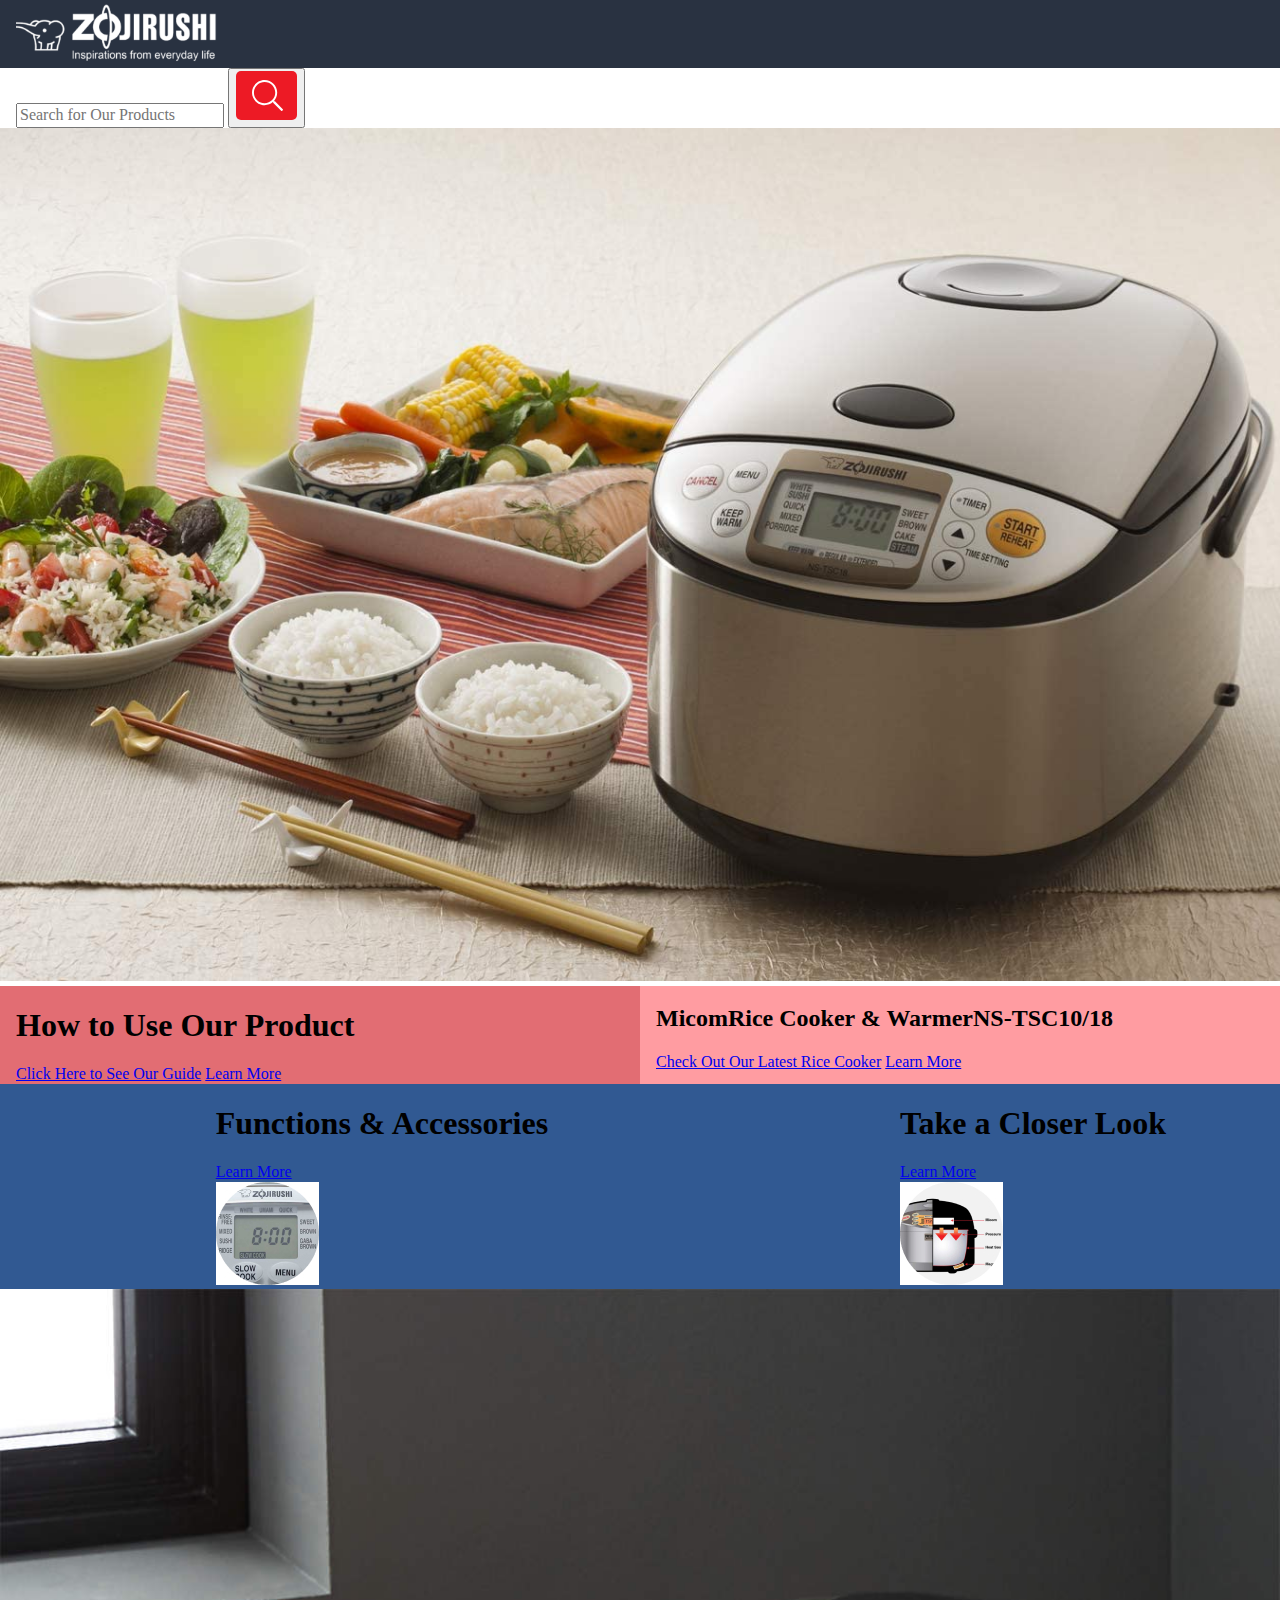
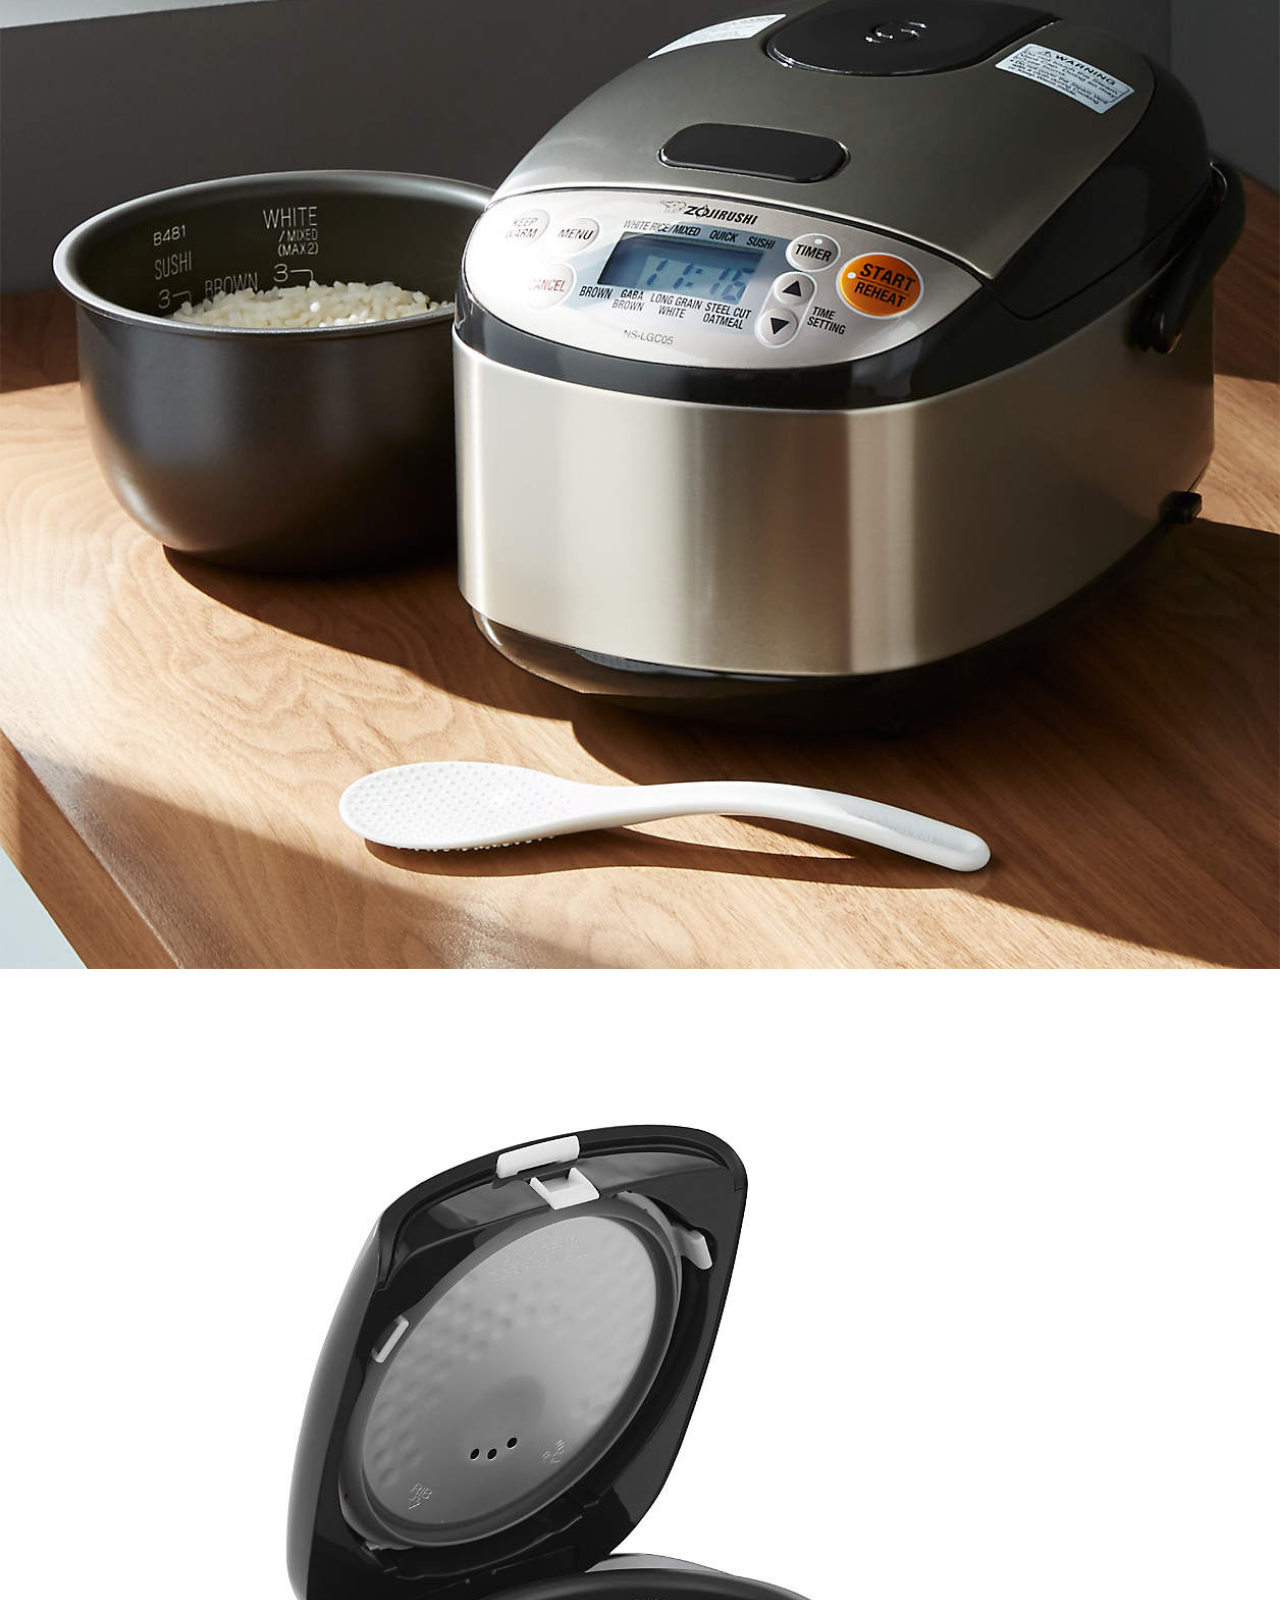
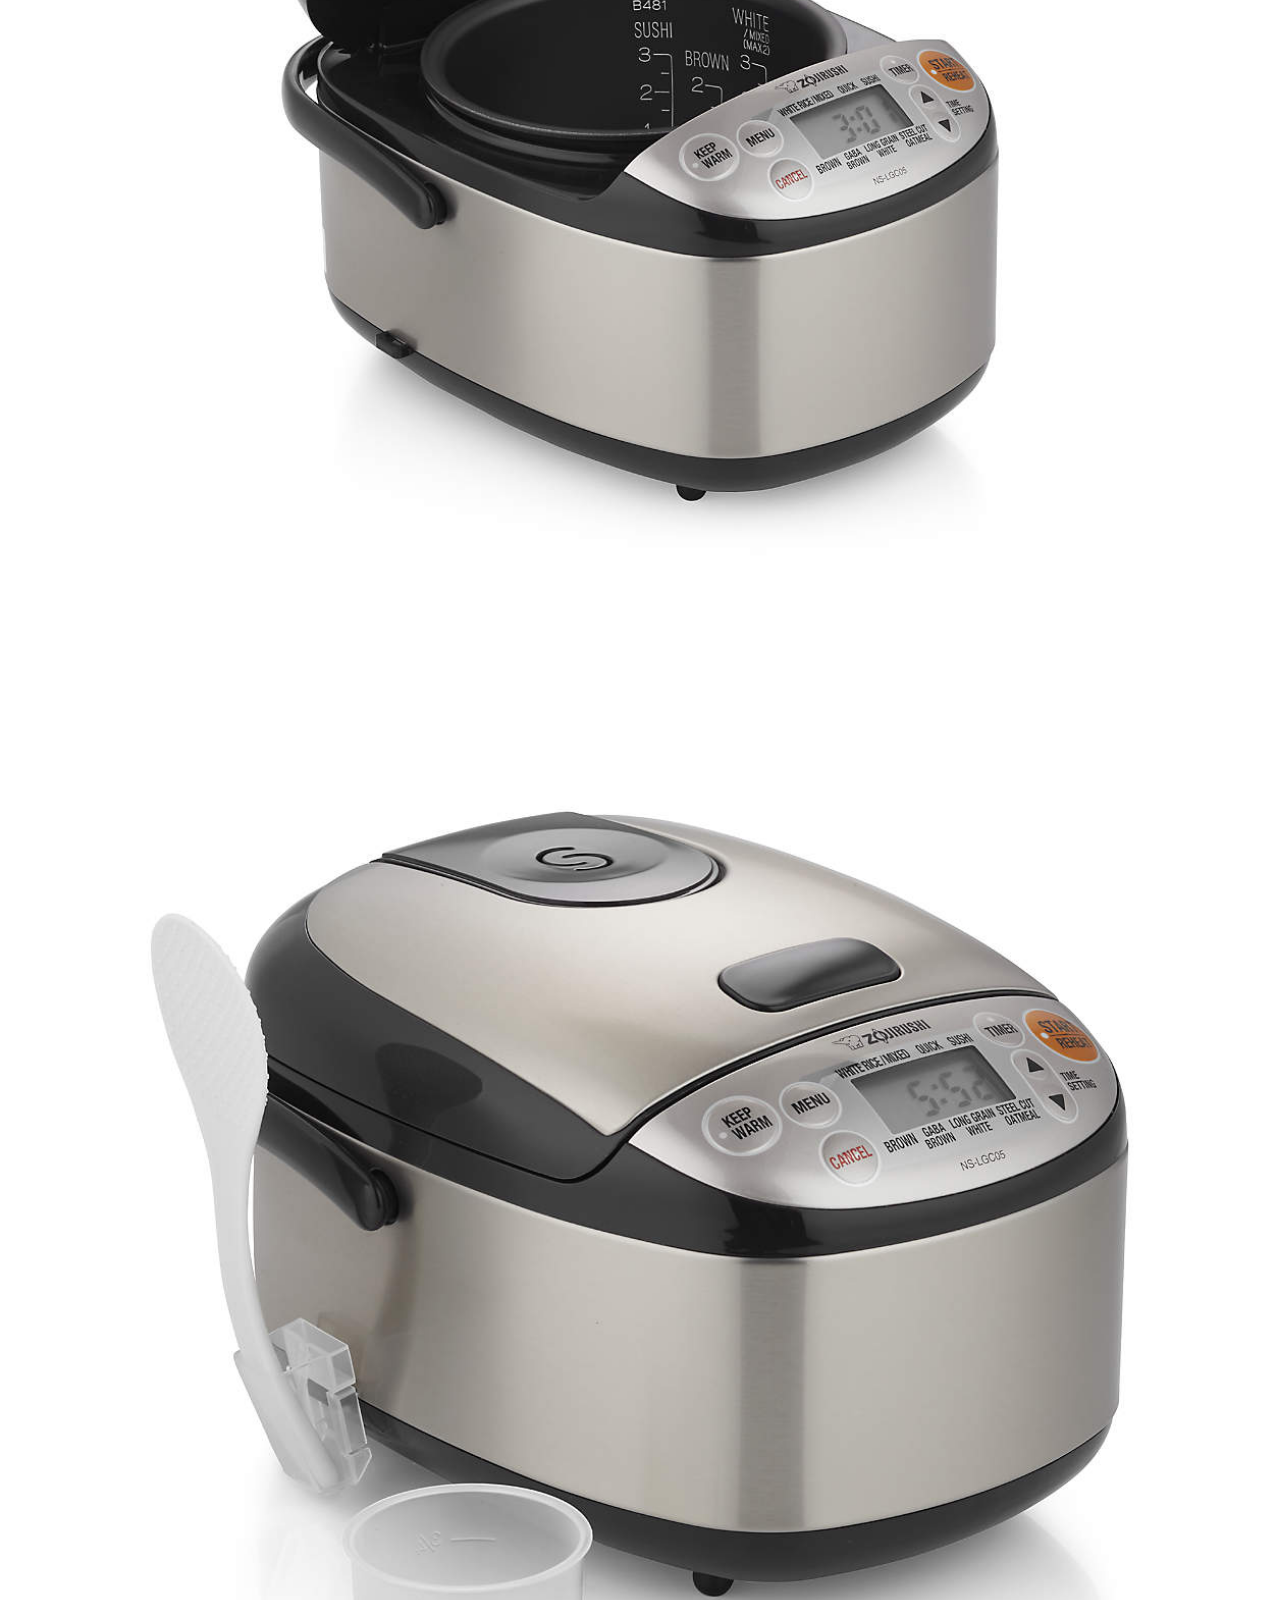
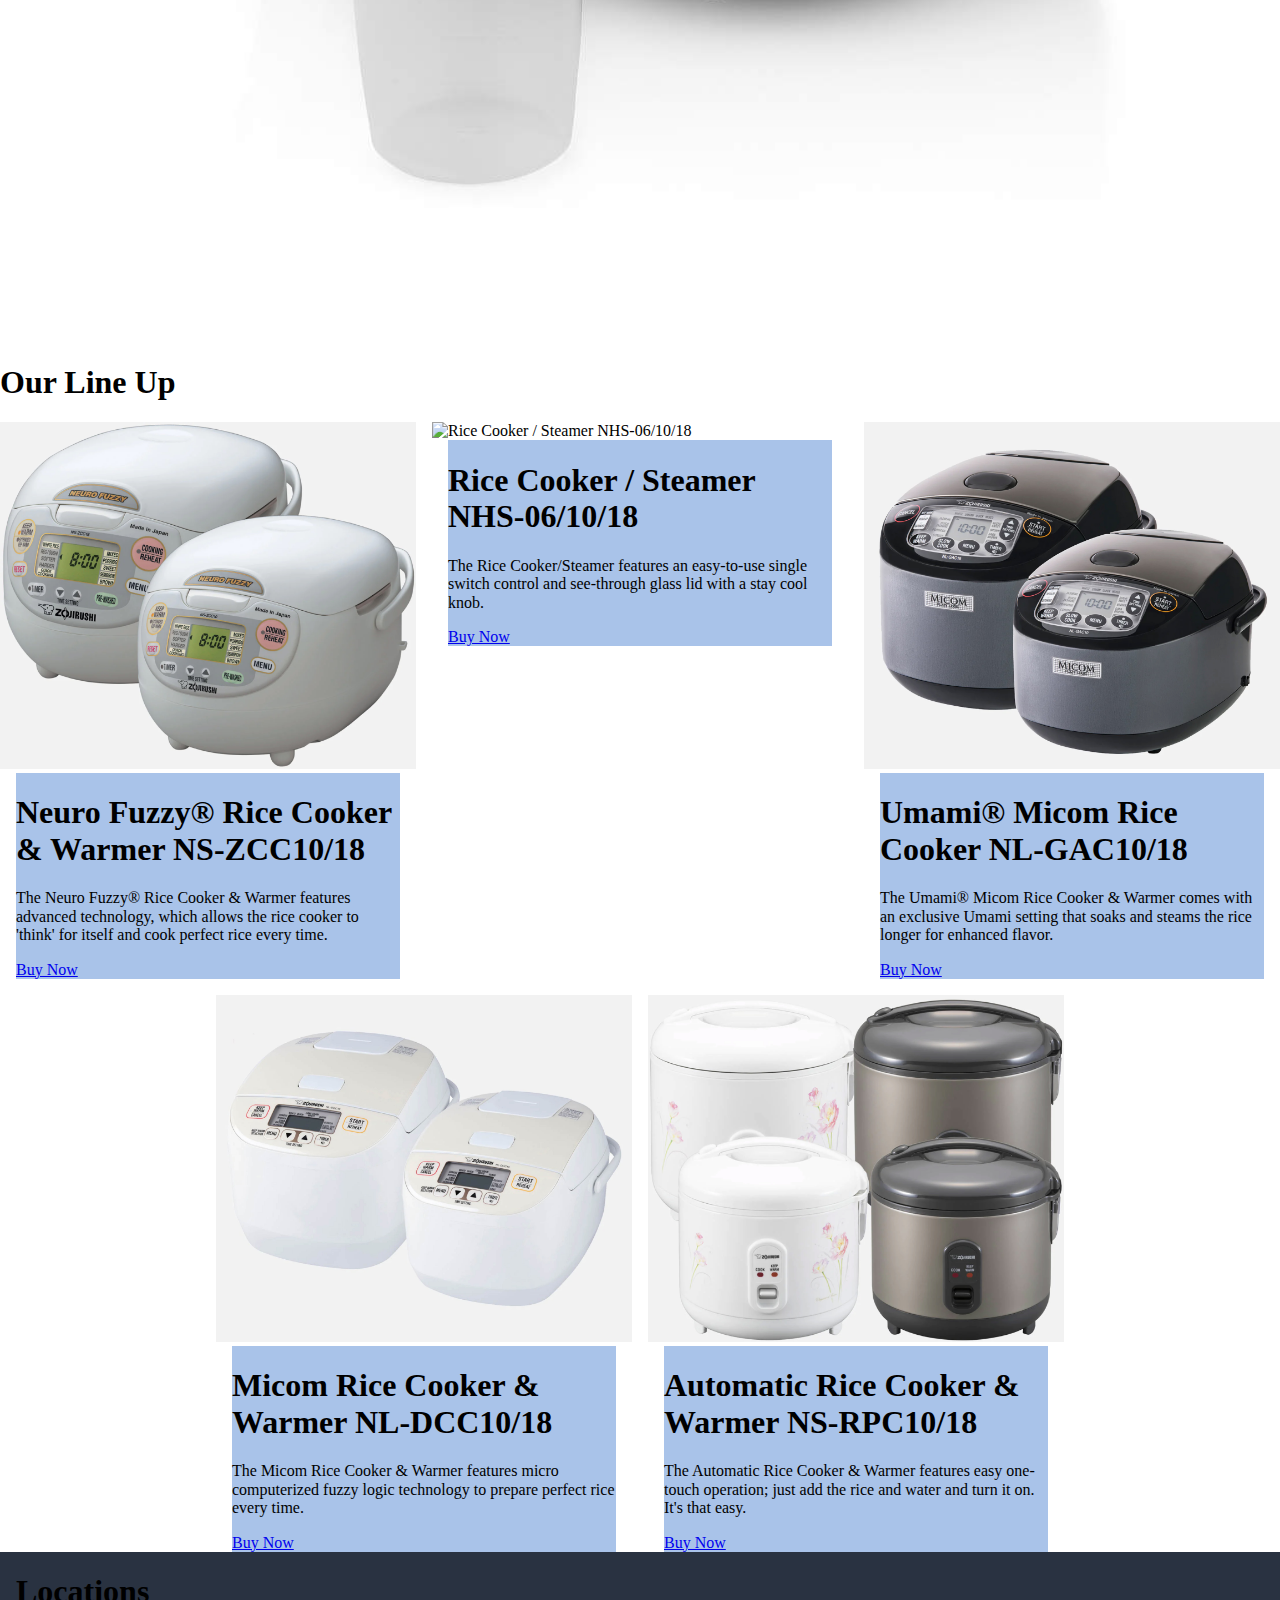
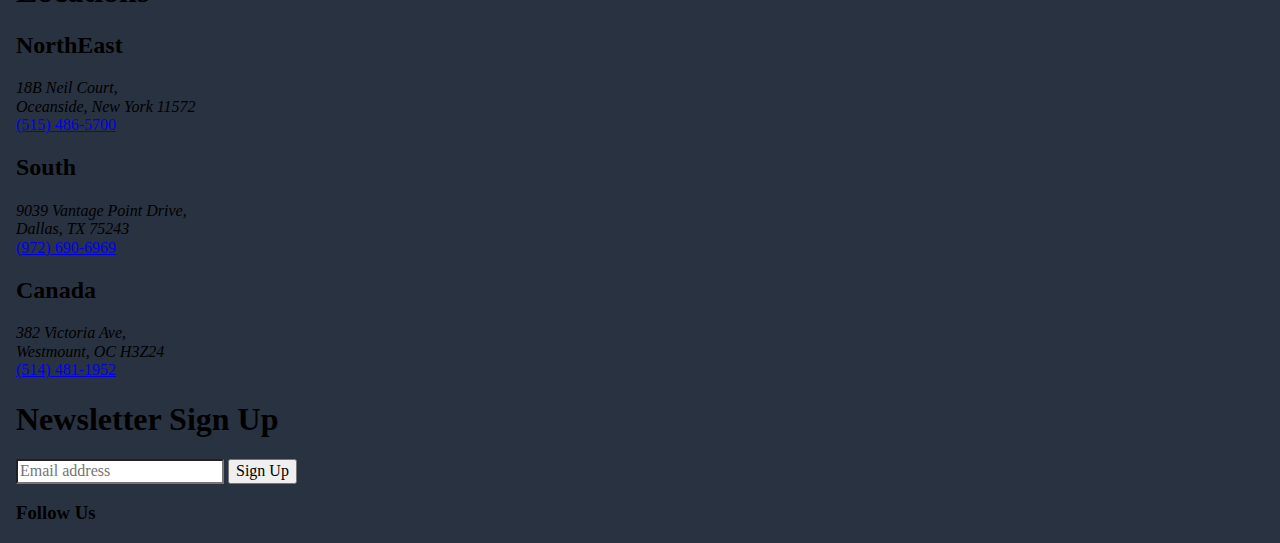
==== deploy/index.html @ b4d9b3da "Hero Media Query FINISHED" ====
<!DOCTYPE html>
<html lang="en">
<head>
    <meta charset="UTF-8">
    <meta name="viewport" content="width=device-width, initial-scale=1.0">
    <meta http-equiv="X-UA-Compatible" content="ie=edge">
    <script src="https://kit.fontawesome.com/b449620d6b.js" crossorigin="anonymous"></script>
    <link rel="stylesheet" href="css/styles.css">
    <title>Web 3 - Week 2 Homework</title>
</head>

<body>
    <header>
        <section id="logo-nav">
            <div>
                <img src="img/global/ZojirushiLOGO.svg" alt="logo of Zojirushi"> 
            </div>
        </section>
    
        <section id="search">
            <div>
                <form action="#"></form>
                <input type="search" placeholder="Search for Our Products">
                <button>
                    <img src="img/icons/SearchIcon.svg" alt="search button">
                </button>
            </div>
        </section>
    </header>
    

    <section id="hero">
        <img src="img/heros/RiceCooker1.jpg" alt="MicomRice Cooker & WarmerNS-TSC10/18" class="large-images">
        
        <section >
            <aside id="hero-left">
                <div>
                    <h1>How to Use Our Product</h1>
                    <a href="#">Click Here to See Our Guide</a>
                    <a href="#">Learn More <i class="fa-solid fa-sort-up fa-rotate-90"></i></a>        
                </div>
            </aside>
    
            <aside id="hero-right">
                <div>
                    <h2>MicomRice Cooker & WarmerNS-TSC10/18</h2>
                    <a href="#">Check Out Our Latest Rice Cooker</a>
                    <a href="#">Learn More <i class="fa-solid fa-sort-up fa-rotate-90"></i></a>    
                </div>
            </aside> 
        </section> 
    </section>
    
    

    <section id="miniheros">
         <section id="minihero-content">
              <aside>
                   <div>
                        <section>
                             <h1>Functions & Accessories</h1>
                             <a href="#">Learn More</a>
                        </section>
                             <img src="img/miniheros/FunctionsCIRCLEimage.jpg" alt=" circle image of the functions on a rice cooker">
                   </div>
              </aside>
    
              <aside>
                   <div>
                        <section>
                             <h1>Take a Closer Look</h1>
                             <a href="#">Learn More</a>
                        </section>
                             <img src="img/miniheros/CloserLookCIRCLEimage.jpg" alt=" circle image of dissecting a rice cooker features">
                   </div>
              </aside>
         </section>
    </section>
    
    
    
       

    <section id="hero2">
        <ul>  
            <li><img src="img/heros/ricecooker3.jpeg" alt="Ricecooker in real life image" class="large-images"></li>
            <li><img src="img/heros/ricecooker4.jpeg" alt="Ricecooker opened" class="large-images"></li>
           <li><img src="img/heros/RiceCooker12.jpeg" alt="Ricecooker closed with spoon and cup" class="large-images"></li>
        </ul>
    </section>

    <section id="lineup">
    
        <div>
            <h1 >Our Line Up</h1>
    
        <ul>
            <li id="l1">
                <img src="img/miniheros/ricecooker7.jpg" alt="Neuro Fuzzy® Rice Cooker & Warmer NS-ZCC10/18"class="large-images">
    
                <section class="lineup-content">
                    <div>
                        <h1>Neuro Fuzzy® Rice Cooker & Warmer NS-ZCC10/18</h3>
                        <p>The Neuro Fuzzy® Rice Cooker & Warmer features advanced technology, which allows the rice cooker to 'think' for itself and cook perfect rice every time.</p>
                        <a href="#">Buy Now</a>        
                    </div>
                </section>
            </li>
    
            <li id="l2">
                <img src="img/miniheros/ricecooker8.jpg" alt="Rice Cooker / Steamer NHS-06/10/18"class="large-images">
    
                <section class="lineup-content">
                    <div>
                        <h1>Rice Cooker / Steamer NHS-06/10/18</h3>
                        <p>The Rice Cooker/Steamer features an easy-to-use single switch control and see-through glass lid with a stay cool knob.</p>
                        <a href="#">Buy Now</a>
                    </div>
                </section>
    
            </li>
    
            <li id="l3">
                <img src="img/miniheros/RiceCooker9.jpg" alt="Umami® Micom Rice Cooker NL-GAC10/18"class="large-images">
    
                <section class="lineup-content">
                    <div>
                        <h1>Umami® Micom Rice Cooker NL-GAC10/18</h3>
                        <p>The Umami® Micom Rice Cooker & Warmer comes with an exclusive Umami setting that soaks and steams the rice longer for enhanced flavor.</p>
                        <a href="#">Buy Now</a>
                    </div>
                </section>
           </li>
    
           <li id="l4">
                <img src="img/miniheros/RiceCooker10.jpg" alt="Micom Rice Cooker & Warmer NL-DCC10/18"class="large-images">
    
                <section class="lineup-content">
                    <div>
                        <h1>Micom Rice Cooker & Warmer NL-DCC10/18</h3>
                        <p>The Micom Rice Cooker & Warmer features micro computerized fuzzy logic technology to prepare perfect rice every time. </p>
                        <a href="#">Buy Now</a>
                    </div> 
                </section>
           </li>
    
           <li id="l5">
                <img src="img/miniheros/RiceCooker11.jpg" alt="Automatic Rice Cooker & Warmer NS-RPC10/18"class="large-images">
    
                <section class="lineup-content">
                    <div>
                        <h1>Automatic Rice Cooker & Warmer NS-RPC10/18</h3>
                        <p>The Automatic Rice Cooker & Warmer features easy one-touch operation; just add the rice and water and turn it on. It's that easy. </p>
                        <a href="#">Buy Now</a>
                    </div>
                </section>
           </li> 
        </ul>
        </div>
        
    </section>
    

    <footer id="footer">
        <div>
            <!-- Locations -->
            <section>
                <h1>Locations</h1>
                <section>
                    <h2>NorthEast</h2>
                        <section>
                            <i class="fa-light fa-location-arrow" style="color: #ed1a25;"></i>
                            <address>18B Neil Court, <br>Oceanside, New York 11572</address>
                        </section>
        
                        <section>
                            <i class="fa-light fa-mobile" style="color: #ed1a25;"></i>
                            <a href="#">(515) 486-5700</a>
                        </section>
                </section>
        
                <section>
                    <h2>South</h2>
                        <section>
                            <i class="fa-light fa-location-arrow" style="color: #ed1a25;"></i>
                            <address>9039 Vantage Point Drive, <br>Dallas, TX 75243</address>
                        </section>
        
                        <section>
                            <i class="fa-light fa-mobile" style="color: #ed1a25;"></i>
                            <a href="#">(972) 690-6969</a>
                        </section>
                </section>
        
                <section>
                    <h2>Canada</h2>
                        <section>
                            <i class="fa-light fa-location-arrow" style="color: #ed1a25;"></i>
                            <address>382 Victoria Ave, <br>Westmount, OC H3Z24</address>
                        </section>
        
                        <section>
                            <i class="fa-light fa-mobile" style="color: #ed1a25;"></i>
                            <a href="#">(514) 481-1952</a>
                        </section>
                </section>
            <!-- Newsletter -->
            <section>
                <h1>Newsletter Sign Up</h1>
                <form action="#">
                    <input type="email" placeholder="Email address">
                    <button>Sign Up</button>
                </form>
        
            </section>
            <!-- Socials -->
            <section>
                <h3>Follow Us</h3>
                <ul>
                    <li>
                        <a href="https://www.youtube.com/user/ZojirushiAmerica"><i class="fa-brands fa-square-youtube"></i></a>
                    </li>
        
                    <li>
                        <a href="https://twitter.com/zojirushiusa"><i class="fa-brands fa-square-twitter"></i></a>
                    </li>
        
                    <li>
                        <a href="https://www.instagram.com/zojirushiamerica/"><i class="fa-brands fa-square-instagram"></i></a>
                    </li>
        
                    <li>
                        <a href="https://www.facebook.com/zojirushiusa"><i class="fa-brands fa-square-facebook"></i></a> 
                    </li>
                </ul>
            </section>
        </div>
    </footer>

    <script src="js/scripts-min.js"></script>
</body>

</html>
---- deploy/css/styles.css ----
/* =============
    Mixins
============= */
/* ---------------- Font Sizing ---------------- */
html {
  font-size: 100%;
}

/* ---------------- Media Queries ---------------- */
/* =============
    Variables
============= */
:root {
  --black: #000000;
  --white: #ffffff;
}

/*! normalize.css v8.0.1 | MIT License | github.com/necolas/normalize.css */
/* Document
   ========================================================================== */
/**
 * 1. Correct the line height in all browsers.
 * 2. Prevent adjustments of font size after orientation changes in iOS.
 */
html {
  line-height: 1.15; /* 1 */
  -webkit-text-size-adjust: 100%; /* 2 */
}

/* Sections
   ========================================================================== */
/**
 * Remove the margin in all browsers.
 */
body {
  margin: 0;
}

/**
 * Render the `main` element consistently in IE.
 */
main {
  display: block;
}

/**
 * Correct the font size and margin on `h1` elements within `section` and
 * `article` contexts in Chrome, Firefox, and Safari.
 */
h1 {
  font-size: 2em;
  margin: 0.67em 0;
}

/* Grouping content
   ========================================================================== */
/**
 * 1. Add the correct box sizing in Firefox.
 * 2. Show the overflow in Edge and IE.
 */
hr {
  box-sizing: content-box; /* 1 */
  height: 0; /* 1 */
  overflow: visible; /* 2 */
}

/**
 * 1. Correct the inheritance and scaling of font size in all browsers.
 * 2. Correct the odd `em` font sizing in all browsers.
 */
pre {
  font-family: monospace, monospace; /* 1 */
  font-size: 1em; /* 2 */
}

/* Text-level semantics
   ========================================================================== */
/**
 * Remove the gray background on active links in IE 10.
 */
a {
  background-color: transparent;
}

/**
 * 1. Remove the bottom border in Chrome 57-
 * 2. Add the correct text decoration in Chrome, Edge, IE, Opera, and Safari.
 */
abbr[title] {
  border-bottom: none; /* 1 */
  text-decoration: underline; /* 2 */
  text-decoration: underline dotted; /* 2 */
}

/**
 * Add the correct font weight in Chrome, Edge, and Safari.
 */
b,
strong {
  font-weight: bolder;
}

/**
 * 1. Correct the inheritance and scaling of font size in all browsers.
 * 2. Correct the odd `em` font sizing in all browsers.
 */
code,
kbd,
samp {
  font-family: monospace, monospace; /* 1 */
  font-size: 1em; /* 2 */
}

/**
 * Add the correct font size in all browsers.
 */
small {
  font-size: 80%;
}

/**
 * Prevent `sub` and `sup` elements from affecting the line height in
 * all browsers.
 */
sub,
sup {
  font-size: 75%;
  line-height: 0;
  position: relative;
  vertical-align: baseline;
}

sub {
  bottom: -0.25em;
}

sup {
  top: -0.5em;
}

/* Embedded content
   ========================================================================== */
/**
 * Remove the border on images inside links in IE 10.
 */
img {
  border-style: none;
}

/* Forms
   ========================================================================== */
/**
 * 1. Change the font styles in all browsers.
 * 2. Remove the margin in Firefox and Safari.
 */
button,
input,
optgroup,
select,
textarea {
  font-family: inherit; /* 1 */
  font-size: 100%; /* 1 */
  line-height: 1.15; /* 1 */
  margin: 0; /* 2 */
}

/**
 * Show the overflow in IE.
 * 1. Show the overflow in Edge.
 */
button,
input { /* 1 */
  overflow: visible;
}

/**
 * Remove the inheritance of text transform in Edge, Firefox, and IE.
 * 1. Remove the inheritance of text transform in Firefox.
 */
button,
select { /* 1 */
  text-transform: none;
}

/**
 * Correct the inability to style clickable types in iOS and Safari.
 */
button,
[type=button],
[type=reset],
[type=submit] {
  -webkit-appearance: button;
}

/**
 * Remove the inner border and padding in Firefox.
 */
button::-moz-focus-inner,
[type=button]::-moz-focus-inner,
[type=reset]::-moz-focus-inner,
[type=submit]::-moz-focus-inner {
  border-style: none;
  padding: 0;
}

/**
 * Restore the focus styles unset by the previous rule.
 */
button:-moz-focusring,
[type=button]:-moz-focusring,
[type=reset]:-moz-focusring,
[type=submit]:-moz-focusring {
  outline: 1px dotted ButtonText;
}

/**
 * Correct the padding in Firefox.
 */
fieldset {
  padding: 0.35em 0.75em 0.625em;
}

/**
 * 1. Correct the text wrapping in Edge and IE.
 * 2. Correct the color inheritance from `fieldset` elements in IE.
 * 3. Remove the padding so developers are not caught out when they zero out
 *    `fieldset` elements in all browsers.
 */
legend {
  box-sizing: border-box; /* 1 */
  color: inherit; /* 2 */
  display: table; /* 1 */
  max-width: 100%; /* 1 */
  padding: 0; /* 3 */
  white-space: normal; /* 1 */
}

/**
 * Add the correct vertical alignment in Chrome, Firefox, and Opera.
 */
progress {
  vertical-align: baseline;
}

/**
 * Remove the default vertical scrollbar in IE 10+.
 */
textarea {
  overflow: auto;
}

/**
 * 1. Add the correct box sizing in IE 10.
 * 2. Remove the padding in IE 10.
 */
[type=checkbox],
[type=radio] {
  box-sizing: border-box; /* 1 */
  padding: 0; /* 2 */
}

/**
 * Correct the cursor style of increment and decrement buttons in Chrome.
 */
[type=number]::-webkit-inner-spin-button,
[type=number]::-webkit-outer-spin-button {
  height: auto;
}

/**
 * 1. Correct the odd appearance in Chrome and Safari.
 * 2. Correct the outline style in Safari.
 */
[type=search] {
  -webkit-appearance: textfield; /* 1 */
  outline-offset: -2px; /* 2 */
}

/**
 * Remove the inner padding in Chrome and Safari on macOS.
 */
[type=search]::-webkit-search-decoration {
  -webkit-appearance: none;
}

/**
 * 1. Correct the inability to style clickable types in iOS and Safari.
 * 2. Change font properties to `inherit` in Safari.
 */
::-webkit-file-upload-button {
  -webkit-appearance: button; /* 1 */
  font: inherit; /* 2 */
}

/* Interactive
   ========================================================================== */
/*
 * Add the correct display in Edge, IE 10+, and Firefox.
 */
details {
  display: block;
}

/*
 * Add the correct display in all browsers.
 */
summary {
  display: list-item;
}

/* Misc
   ========================================================================== */
/**
 * Add the correct display in IE 10+.
 */
template {
  display: none;
}

/**
 * Add the correct display in IE 10.
 */
[hidden] {
  display: none;
}

/* =============
    Base
============= */
ul {
  padding: 0;
  margin: 0;
}
ul li {
  list-style: none;
}

.large-images {
  width: 100%;
}

/* =============
    Typography
============= */
/* =============
    Buttons
============= */
/* =============
    Forms
============= */
[type=text], [type=password], [type=date], [type=datetime], [type=datetime-local], [type=month], [type=week], [type=email], [type=number], [type=search], [type=tel], [type=time], [type=url], [type=color], textarea {
  box-shadow: none;
}

[type=text]:focus, [type=password]:focus, [type=date]:focus, [type=datetime]:focus, [type=datetime-local]:focus, [type=month]:focus, [type=week]:focus, [type=email]:focus, [type=number]:focus, [type=search]:focus, [type=tel]:focus, [type=time]:focus, [type=url]:focus, [type=color]:focus, textarea:focus {
  box-shadow: none;
}

input[type=text],
input[type=email],
input[type=password],
textarea {
  -webkit-appearance: none;
}

/* =============
    Navigation
============= */
/* =============
    Header
============= */
header #logo-nav {
  background-color: rgb(41, 50, 65);
  display: grid;
  grid-template-columns: 16px auto 16px;
  grid-template-areas: ". logo-nav .";
}
header #logo-nav > div {
  grid-area: logo-nav;
}
header #search {
  display: grid;
  grid-template-columns: 16px auto 16px;
  grid-template-areas: ". search .";
}
header #search div {
  grid-area: search;
}
/* =============
    Footer
============= */
footer {
  background-color: rgb(41, 50, 65);
  display: grid;
  grid-template-columns: 16px auto 16px;
  grid-template-areas: ". footer .";
}
footer > div {
  grid-area: footer;
}

/* =============
    Hero
============= */
@media (min-width: 768px) {
  #hero section {
    display: grid;
    grid-template-columns: 40% auto;
  }
}
@media (min-width: 1024px) {
  #hero section {
    grid-template-columns: 50% auto;
  }
}
#hero section aside {
  display: grid;
  grid-template-columns: 16px auto 16px;
  grid-template-areas: ". hero-aside .";
}
#hero section aside > div {
  grid-area: hero-aside;
}
#hero section #hero-left {
  background-color: rgb(226, 109, 115);
}
#hero section #hero-right {
  background-color: rgb(255, 156, 161);
}

/* =============
    Mini Heros
============= */
@media (min-width: 768px) {
  #miniheros #minihero-content {
    display: grid;
    grid-template-columns: 50% auto;
  }
}
#miniheros #minihero-content aside {
  display: grid;
  grid-template-columns: 16px auto 16px;
  grid-template-areas: ". hero .";
  background-color: rgb(49, 89, 146);
}
#miniheros #minihero-content aside > div {
  grid-area: minihero-content;
}

/* =============
    Line Up
============= */
@media (min-width: 1440px) {
  #lineup {
    display: grid;
    grid-template-columns: auto 1440px auto;
    grid-template-areas: ". line-up .";
  }
}
@media (min-width: 1440px) {
  #lineup > div {
    grid-area: line-up;
  }
}
#lineup > div ul {
  display: grid;
  gap: 16px;
}
@media (min-width: 768px) {
  #lineup > div ul {
    grid-template-columns: repeat(4, 1fr);
    grid-template-areas: "l1 l1 l2 l2" "l3 l3 l4 l4" ".. l5 l5 ..";
  }
}
@media (min-width: 1024px) {
  #lineup > div ul {
    grid-template-columns: repeat(6, 1fr);
    grid-template-areas: "l1 l1 l2 l2 l3 l3" ". l4 l4 l5 l5 .";
  }
}
#lineup > div ul li img {
  width: 100%;
}
#lineup > div ul li section {
  display: grid;
  grid-template-columns: 16px auto 16px;
  grid-template-areas: ". lineup-content .";
}
#lineup > div ul li section > div {
  background: rgb(169, 195, 233);
  grid-area: lineup-content;
}
@media (min-width: 1024px) {
  #lineup > div #l1 {
    grid-area: l1;
  }
}
@media (min-width: 1024px) {
  #lineup > div #l2 {
    grid-area: l2;
  }
}
@media (min-width: 1024px) {
  #lineup > div #l3 {
    grid-area: l3;
  }
}
@media (min-width: 1024px) {
  #lineup > div #l4 {
    grid-area: l4;
  }
}
@media (min-width: 1024px) {
  #lineup > div #l5 {
    grid-area: l5;
  }
}
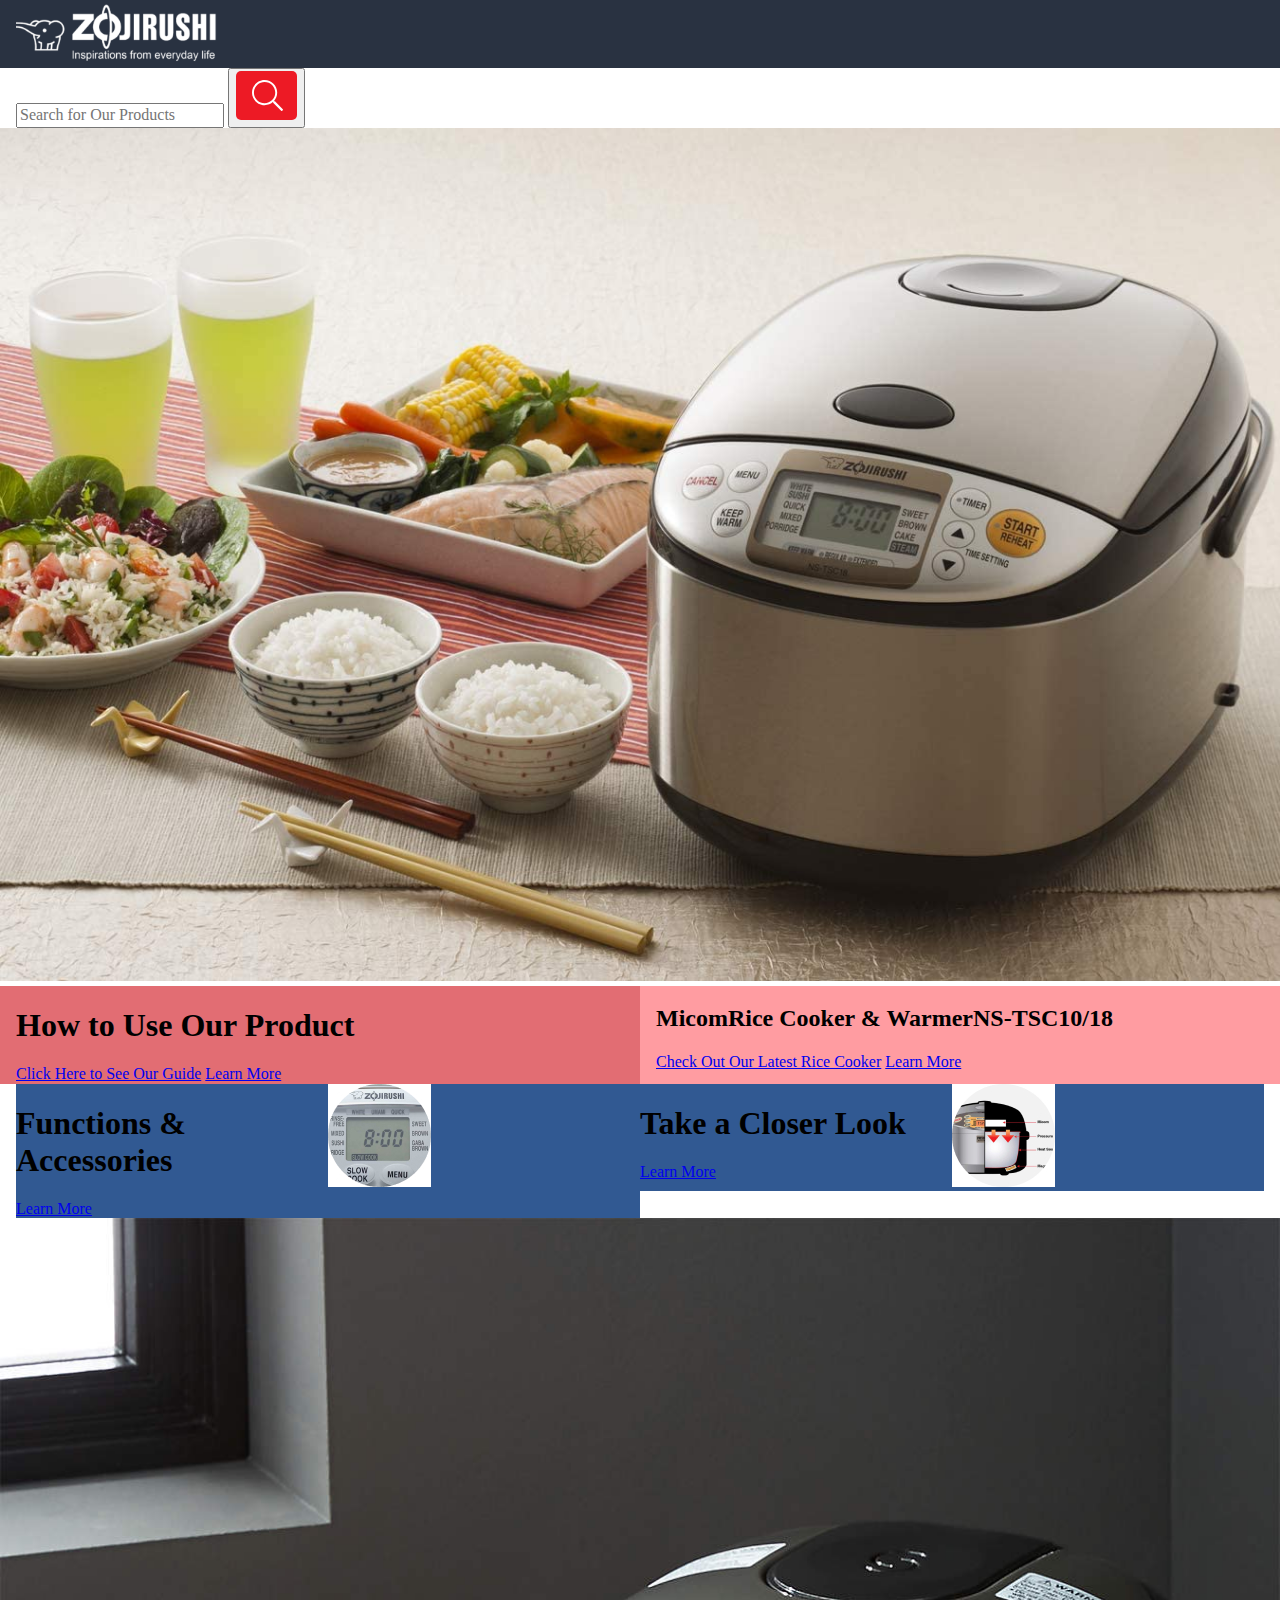
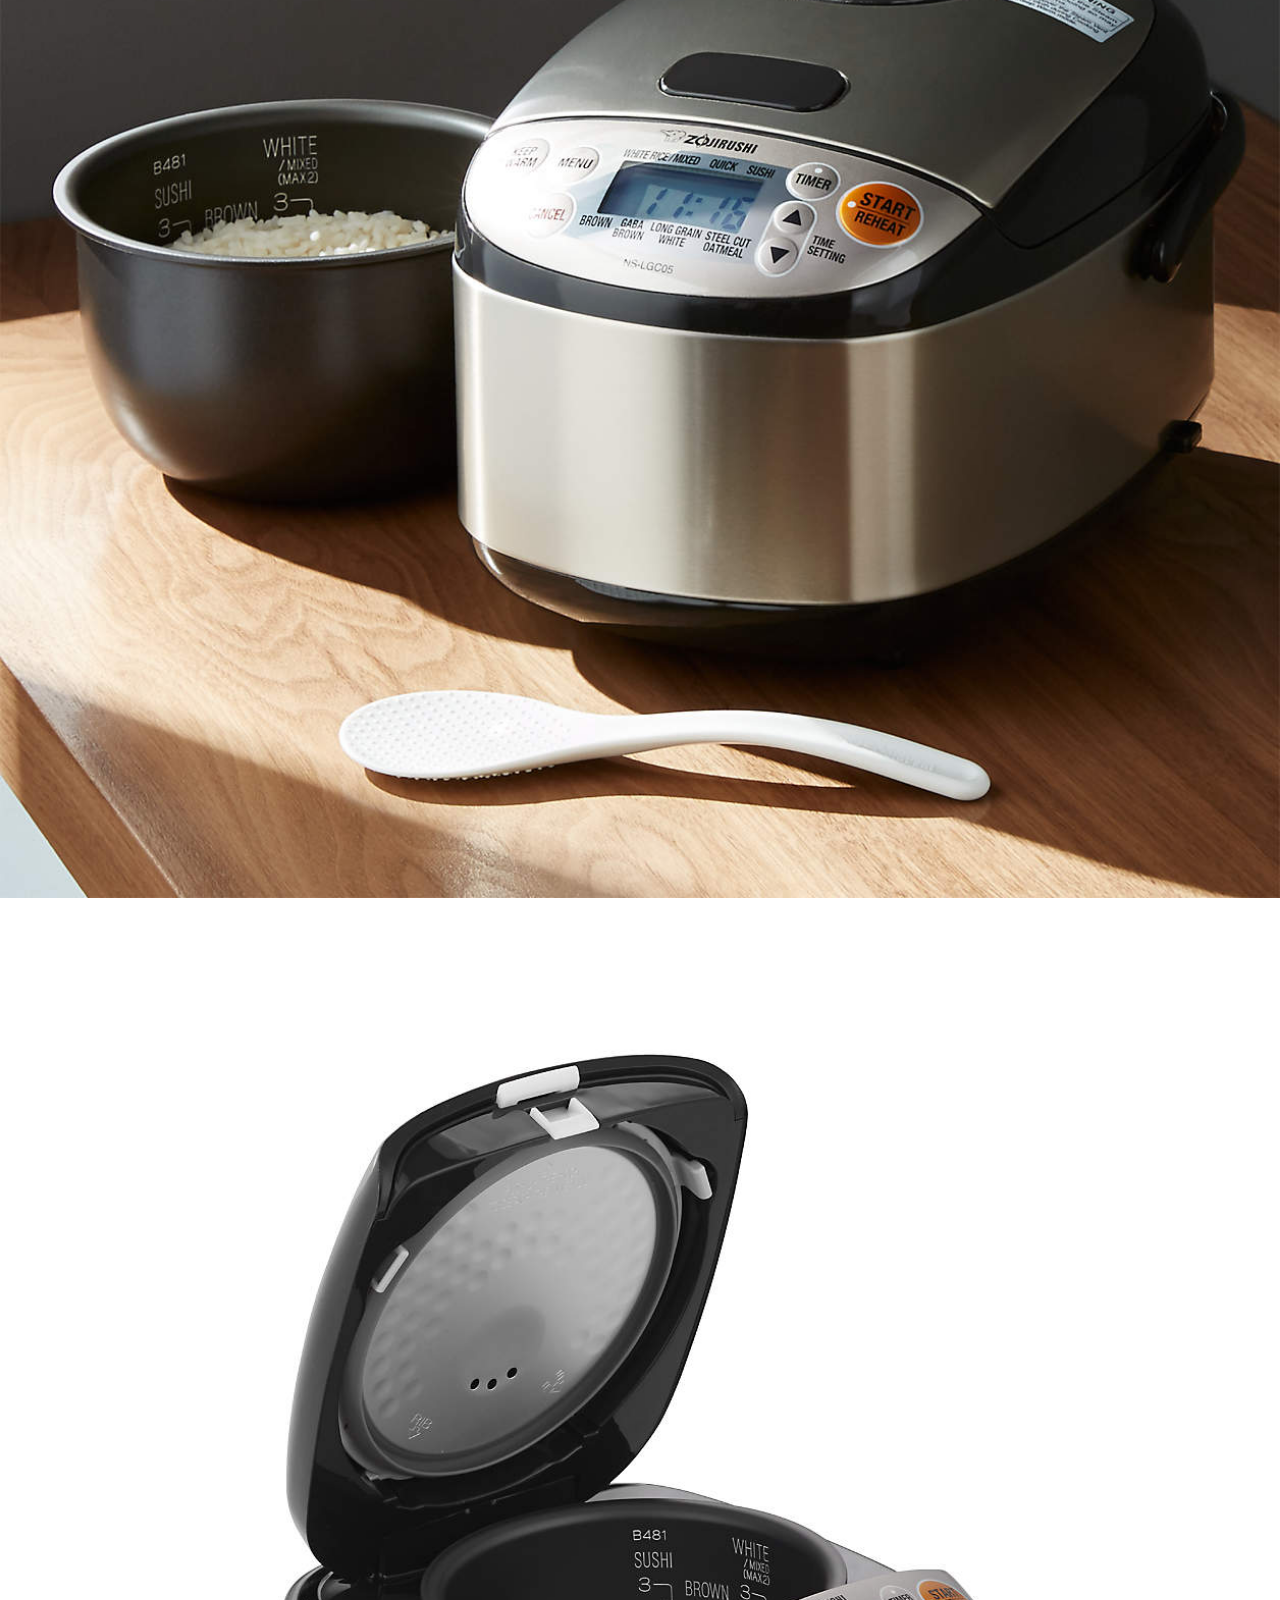
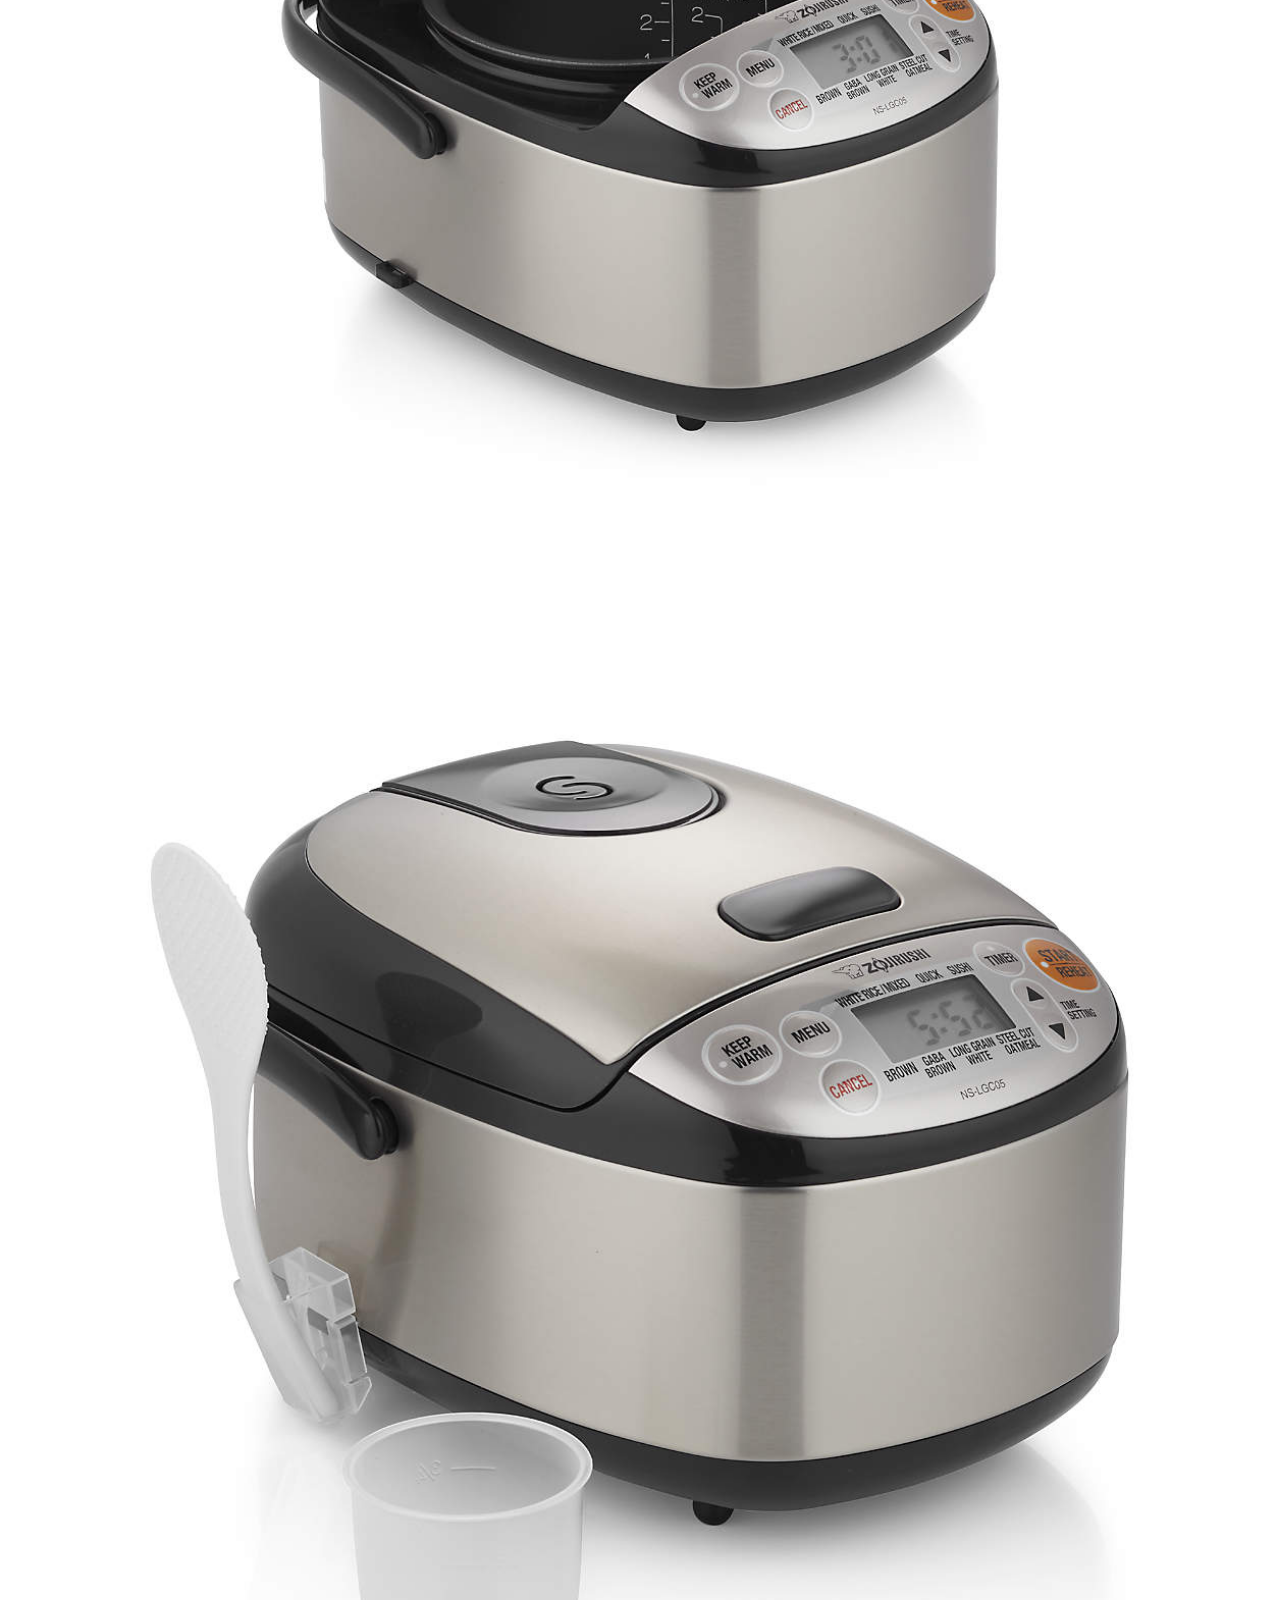
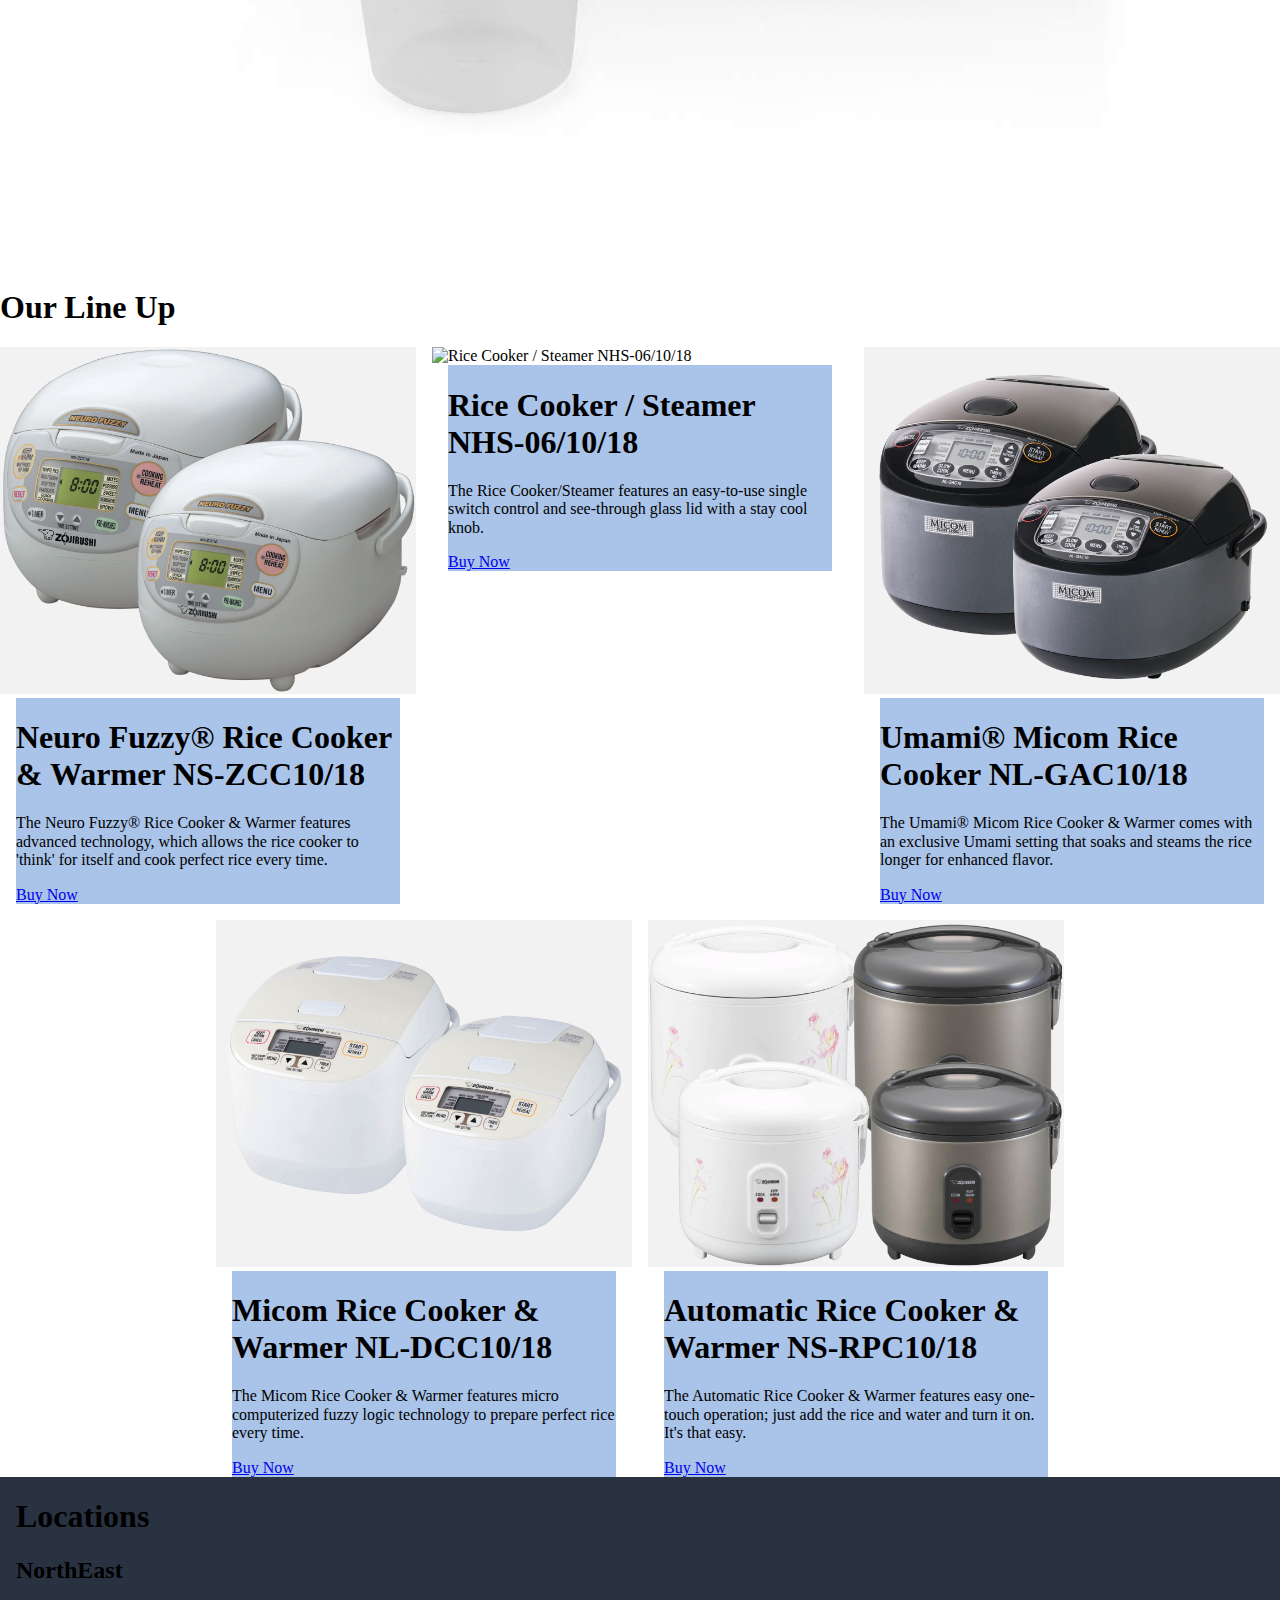
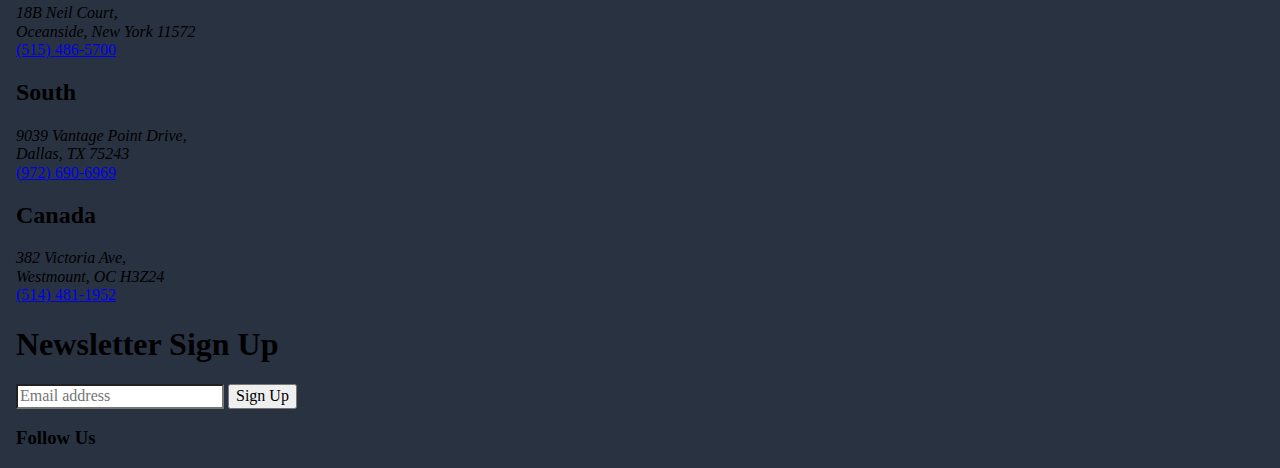
==== commit 1bc52896: "minihero media query complete" ====
--- a/deploy/index.html
+++ b/deploy/index.html
@@ -54,27 +54,33 @@
     
 
     <section id="miniheros">
-         <section id="minihero-content">
-              <aside>
-                   <div>
+        <div>
+              <section class="minihero-content">
+                   <div id="minihero-left">
                         <section>
                              <h1>Functions & Accessories</h1>
                              <a href="#">Learn More</a>
                         </section>
+              
+                        <aside>
                              <img src="img/miniheros/FunctionsCIRCLEimage.jpg" alt=" circle image of the functions on a rice cooker">
+                        </aside>
                    </div>
-              </aside>
-    
-              <aside>
-                   <div>
+              </section>
+    
+              <section class="minihero-content">
+                   <div id="minihero-right">
                         <section>
                              <h1>Take a Closer Look</h1>
                              <a href="#">Learn More</a>
                         </section>
+              
+                        <aside>
                              <img src="img/miniheros/CloserLookCIRCLEimage.jpg" alt=" circle image of dissecting a rice cooker features">
+                        </aside>
                    </div>
-              </aside>
-         </section>
+              </section>
+        </div>
     </section>
     
     
@@ -85,7 +91,7 @@
         <ul>  
             <li><img src="img/heros/ricecooker3.jpeg" alt="Ricecooker in real life image" class="large-images"></li>
             <li><img src="img/heros/ricecooker4.jpeg" alt="Ricecooker opened" class="large-images"></li>
-           <li><img src="img/heros/RiceCooker12.jpeg" alt="Ricecooker closed with spoon and cup" class="large-images"></li>
+           <li><img src="img/heros/RiceCooker12.jpeg" alt="Ricecooker closed with spoon and cup" class="large-images show-large"></li>
         </ul>
     </section>
 
--- a/deploy/css/styles.css
+++ b/deploy/css/styles.css
@@ -339,6 +339,15 @@
   width: 100%;
 }
 
+.show-large {
+  display: none;
+}
+@media (min-width: 1024px) {
+  .show-large {
+    display: block;
+  }
+}
+
 /* =============
     Typography
 ============= */
@@ -432,19 +441,34 @@
     Mini Heros
 ============= */
 @media (min-width: 768px) {
-  #miniheros #minihero-content {
+  #miniheros {
+    display: grid;
+    grid-template-columns: 16px auto 16px;
+    grid-template-areas: ". minihero .";
+  }
+}
+@media (min-width: 1440px) {
+  #miniheros {
+    grid-template-columns: auto 1200px auto;
+  }
+}
+@media (min-width: 768px) {
+  #miniheros > div {
+    grid-area: minihero;
     display: grid;
     grid-template-columns: 50% auto;
   }
 }
-#miniheros #minihero-content aside {
-  display: grid;
-  grid-template-columns: 16px auto 16px;
-  grid-template-areas: ". hero .";
+#miniheros > div .minihero-content > div {
+  grid-area: minihero-content;
+  display: grid;
+  grid-template-columns: 50% auto;
+}
+#miniheros > div .minihero-content #minihero-left {
   background-color: rgb(49, 89, 146);
 }
-#miniheros #minihero-content aside > div {
-  grid-area: minihero-content;
+#miniheros > div .minihero-content #minihero-right {
+  background-color: rgb(49, 89, 146);
 }
 
 /* =============
@@ -490,27 +514,27 @@
   background: rgb(169, 195, 233);
   grid-area: lineup-content;
 }
-@media (min-width: 1024px) {
+@media (min-width: 768px) {
   #lineup > div #l1 {
     grid-area: l1;
   }
 }
-@media (min-width: 1024px) {
+@media (min-width: 768px) {
   #lineup > div #l2 {
     grid-area: l2;
   }
 }
-@media (min-width: 1024px) {
+@media (min-width: 768px) {
   #lineup > div #l3 {
     grid-area: l3;
   }
 }
-@media (min-width: 1024px) {
+@media (min-width: 768px) {
   #lineup > div #l4 {
     grid-area: l4;
   }
 }
-@media (min-width: 1024px) {
+@media (min-width: 768px) {
   #lineup > div #l5 {
     grid-area: l5;
   }
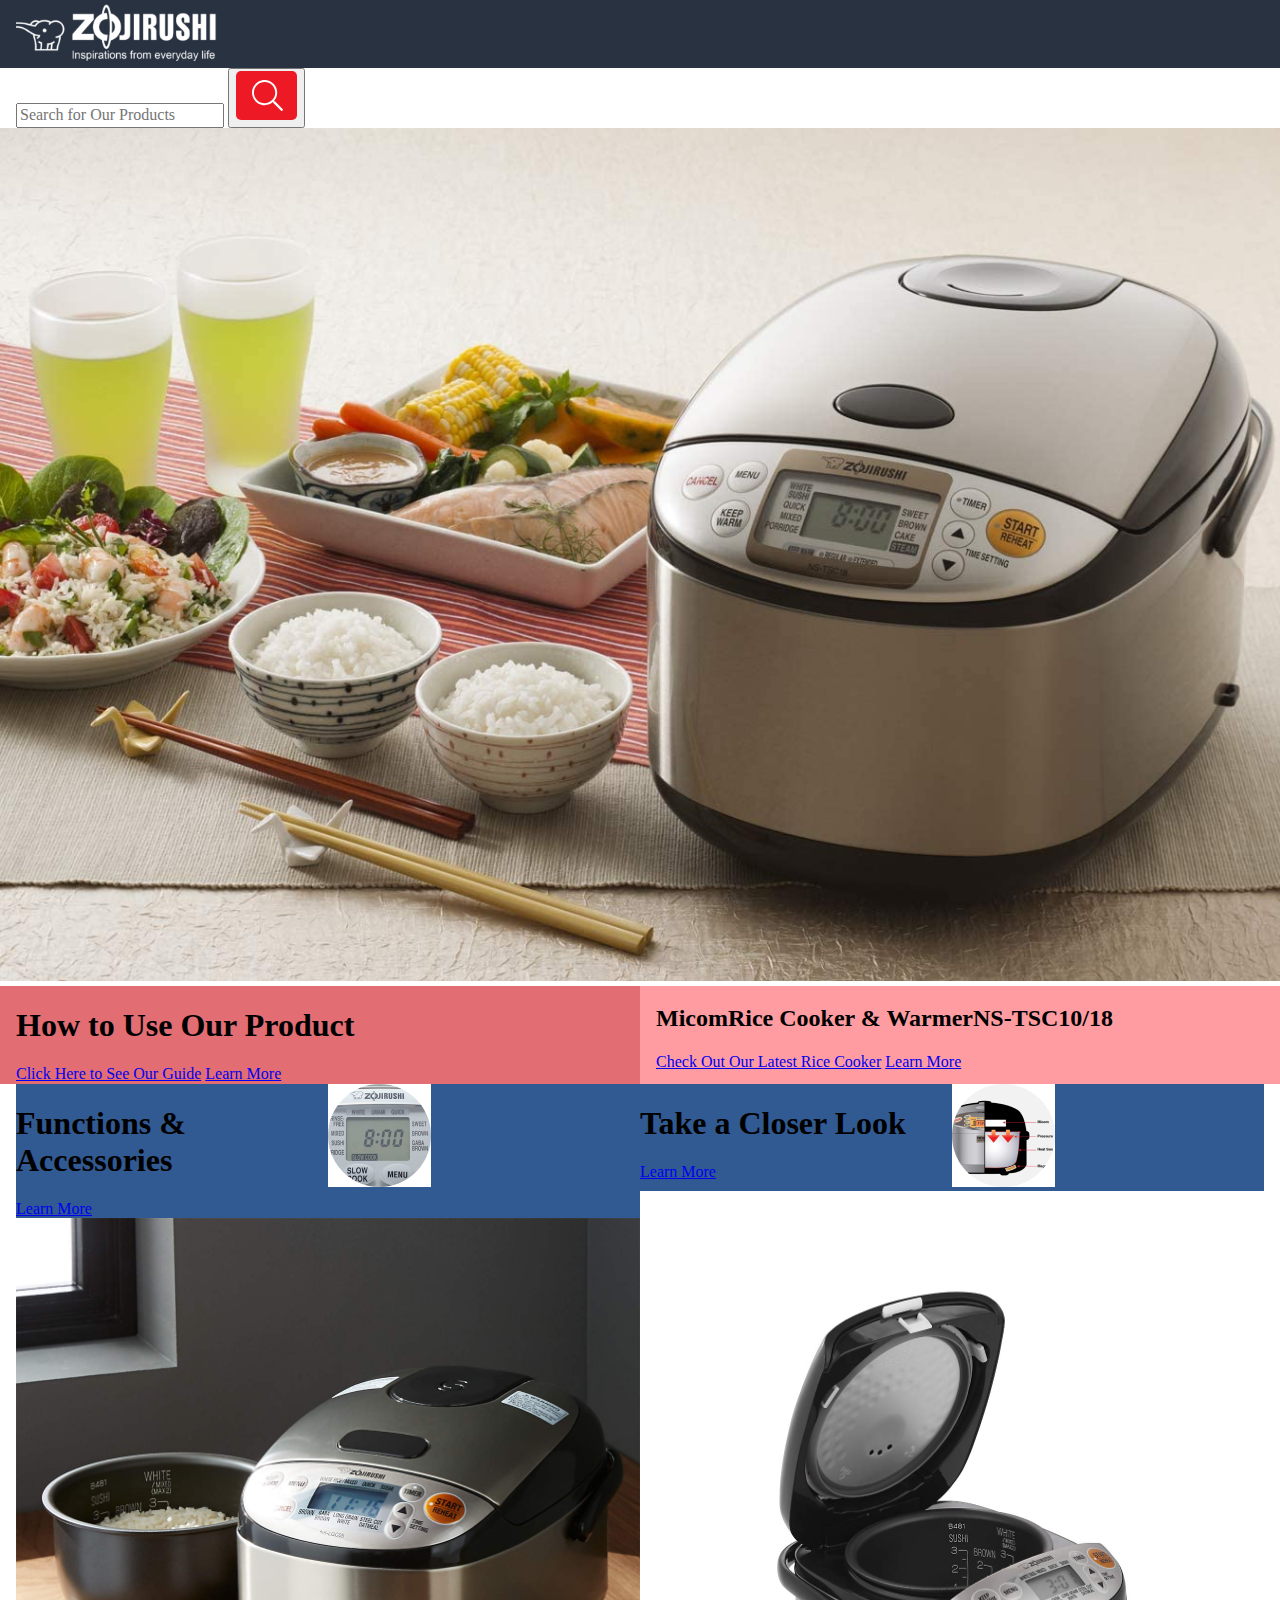
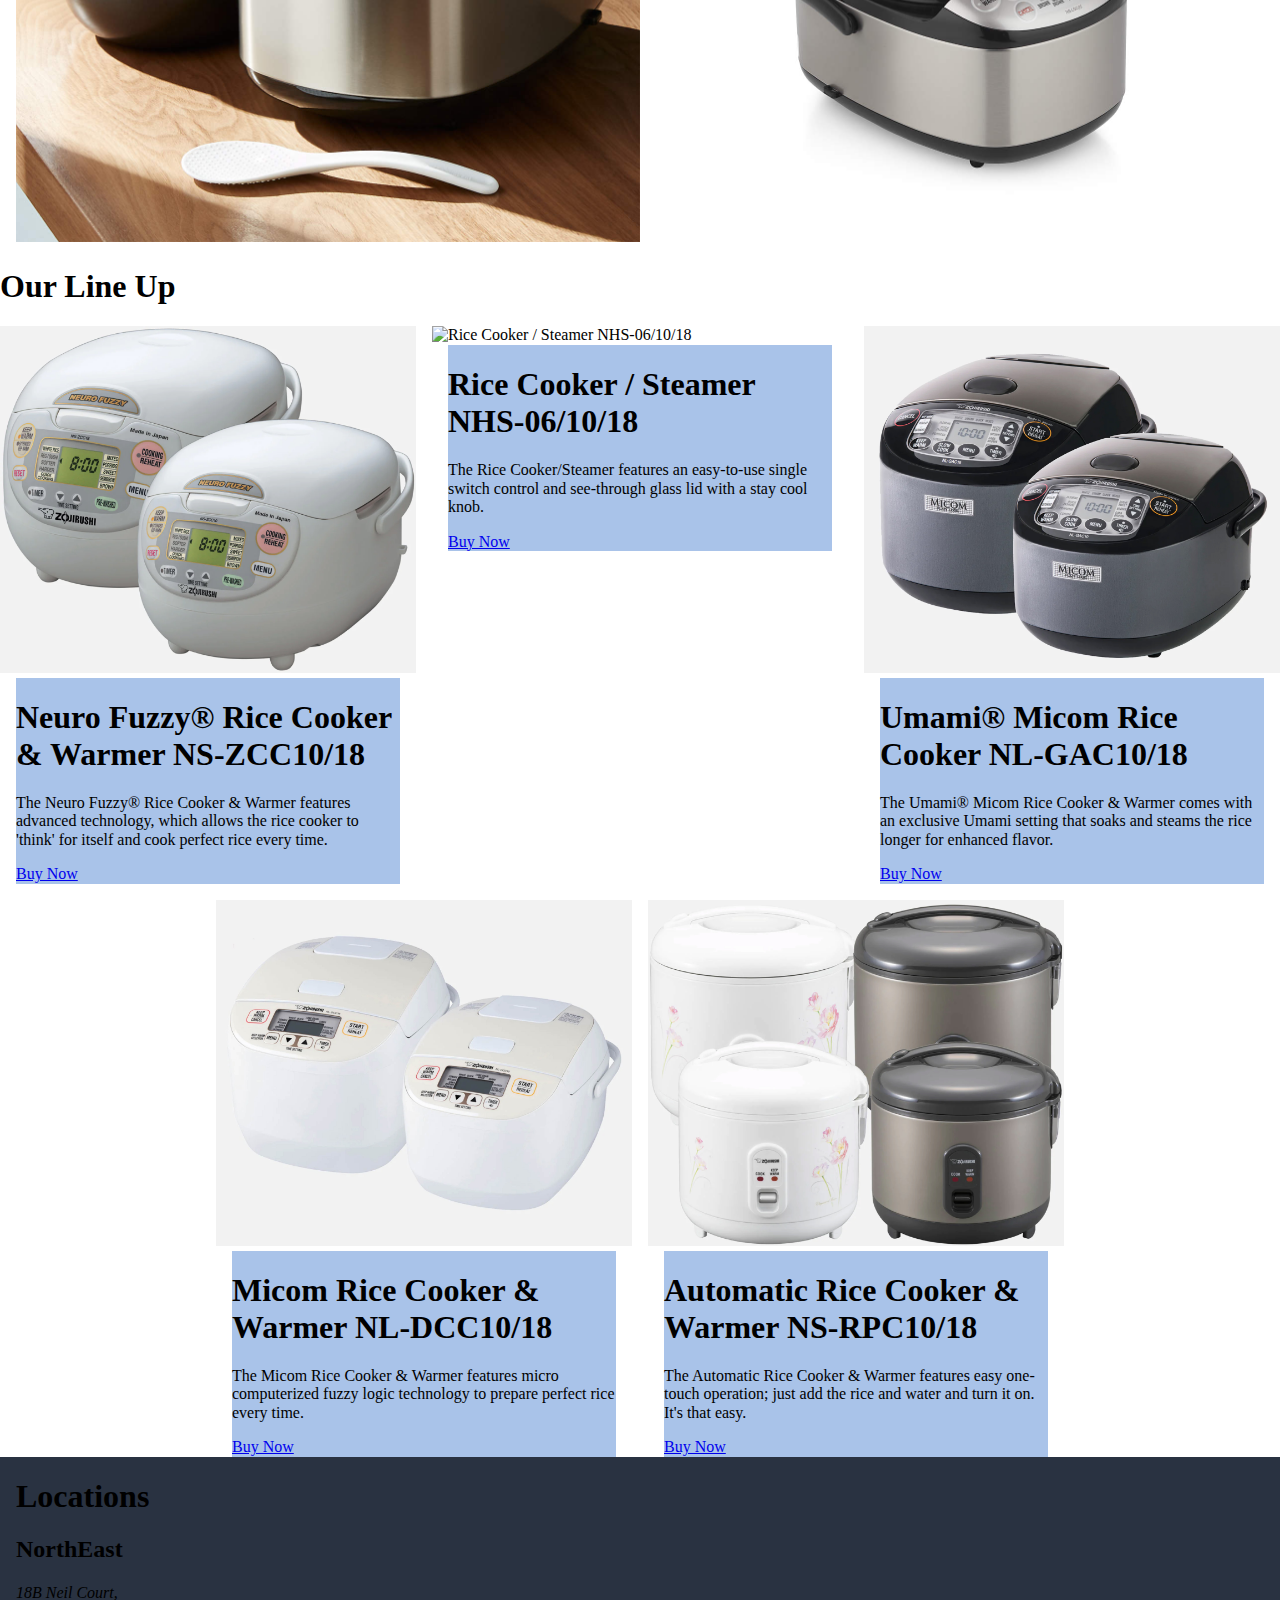
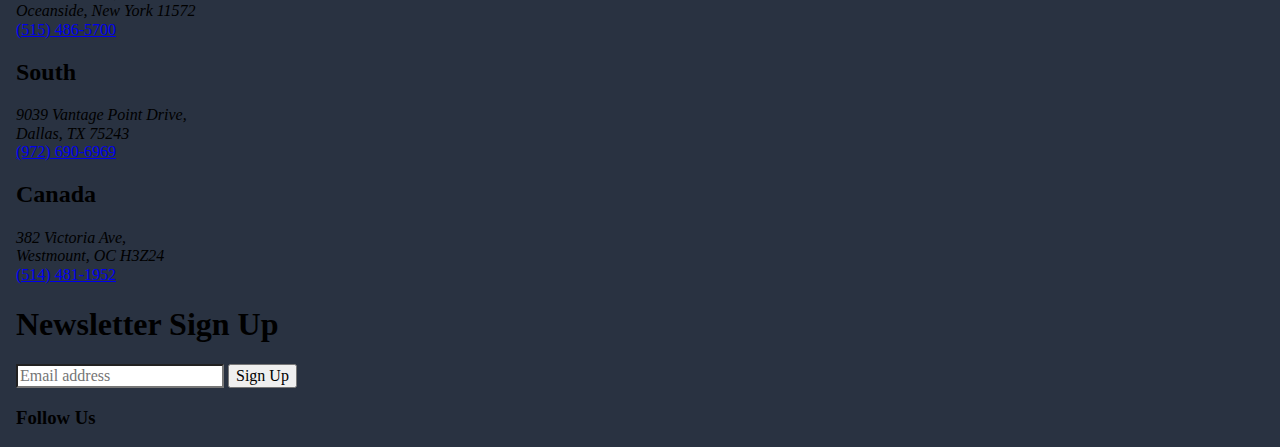
==== commit 3f9af2f1: "gallery media query complete" ====
--- a/deploy/index.html
+++ b/deploy/index.html
@@ -87,11 +87,11 @@
     
        
 
-    <section id="hero2">
+    <section id="gallery">
         <ul>  
-            <li><img src="img/heros/ricecooker3.jpeg" alt="Ricecooker in real life image" class="large-images"></li>
-            <li><img src="img/heros/ricecooker4.jpeg" alt="Ricecooker opened" class="large-images"></li>
-           <li><img src="img/heros/RiceCooker12.jpeg" alt="Ricecooker closed with spoon and cup" class="large-images show-large"></li>
+            <li id="g1"><img src="img/heros/ricecooker3.jpeg" alt="Ricecooker in real life image" class="large-images"></li>
+            <li id="g2"><img src="img/heros/ricecooker4.jpeg" alt="Ricecooker opened" class="large-images"></li>
+           <li id="g3"><img src="img/heros/RiceCooker12.jpeg" alt="Ricecooker closed with spoon and cup" class="large-images show-xxlarge"></li>
         </ul>
     </section>
 
--- a/deploy/css/styles.css
+++ b/deploy/css/styles.css
@@ -339,11 +339,11 @@
   width: 100%;
 }
 
-.show-large {
+.show-xxlarge {
   display: none;
 }
-@media (min-width: 1024px) {
-  .show-large {
+@media (min-width: 1440px) {
+  .show-xxlarge {
     display: block;
   }
 }
@@ -472,6 +472,56 @@
 }
 
 /* =============
+    Gallery
+============= */
+@media (min-width: 1024px) {
+  #gallery {
+    display: grid;
+    grid-template-columns: 16px auto 16px;
+    grid-template-areas: ". gallery .";
+  }
+}
+@media (min-width: 1440px) {
+  #gallery {
+    grid-template-columns: auto 1400px auto;
+  }
+}
+#gallery ul {
+  display: grid;
+}
+@media (min-width: 768px) {
+  #gallery ul {
+    grid-template-columns: 50% auto;
+  }
+}
+@media (min-width: 1024px) {
+  #gallery ul {
+    grid-area: gallery;
+  }
+}
+@media (min-width: 1440px) {
+  #gallery ul {
+    grid-template-areas: "g1 g2" "g1 g3";
+  }
+}
+@media (min-width: 1440px) {
+  #gallery ul #g1 {
+    grid-area: g1;
+    background-color: black;
+  }
+}
+@media (min-width: 1440px) {
+  #gallery ul #g1 #g2 {
+    grid-area: g2;
+  }
+}
+@media (min-width: 1440px) {
+  #gallery ul #g1 #g2 #g3 {
+    grid-area: g3;
+  }
+}
+
+/* =============
     Line Up
 ============= */
 @media (min-width: 1440px) {
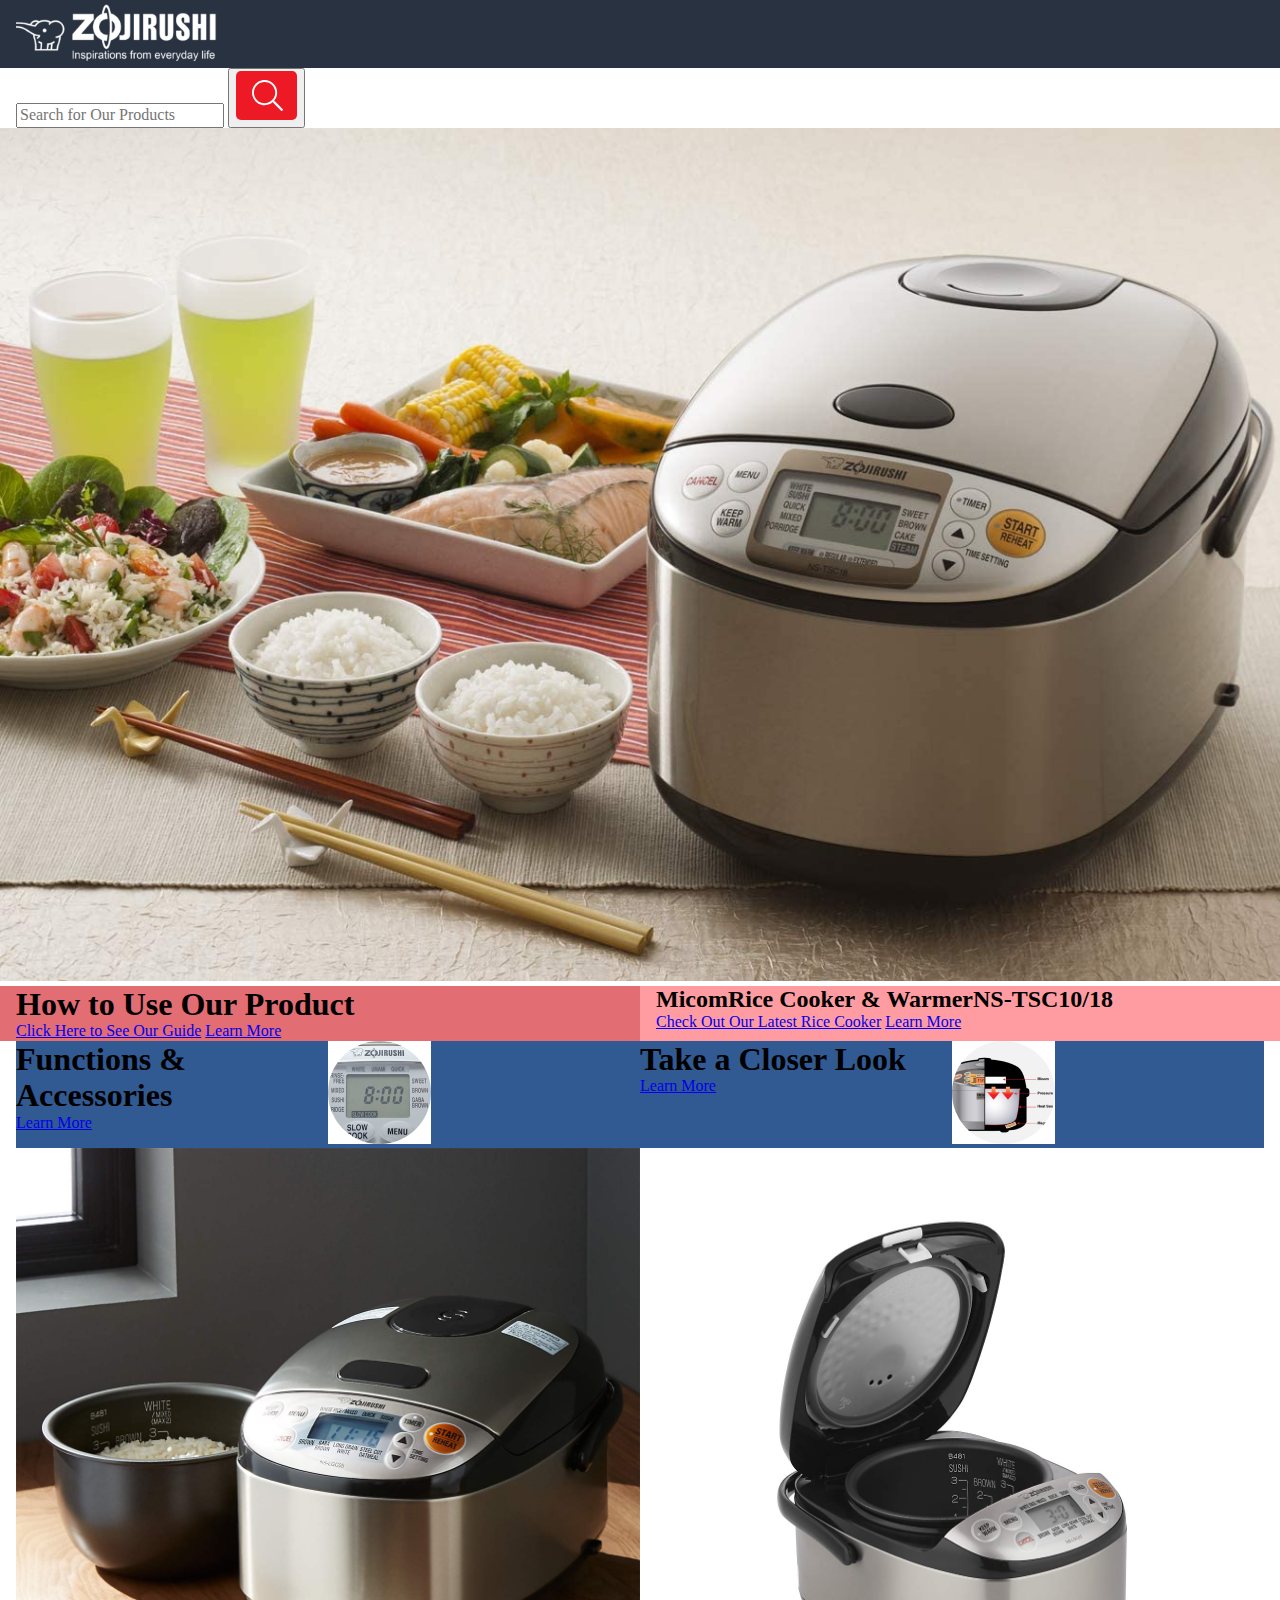
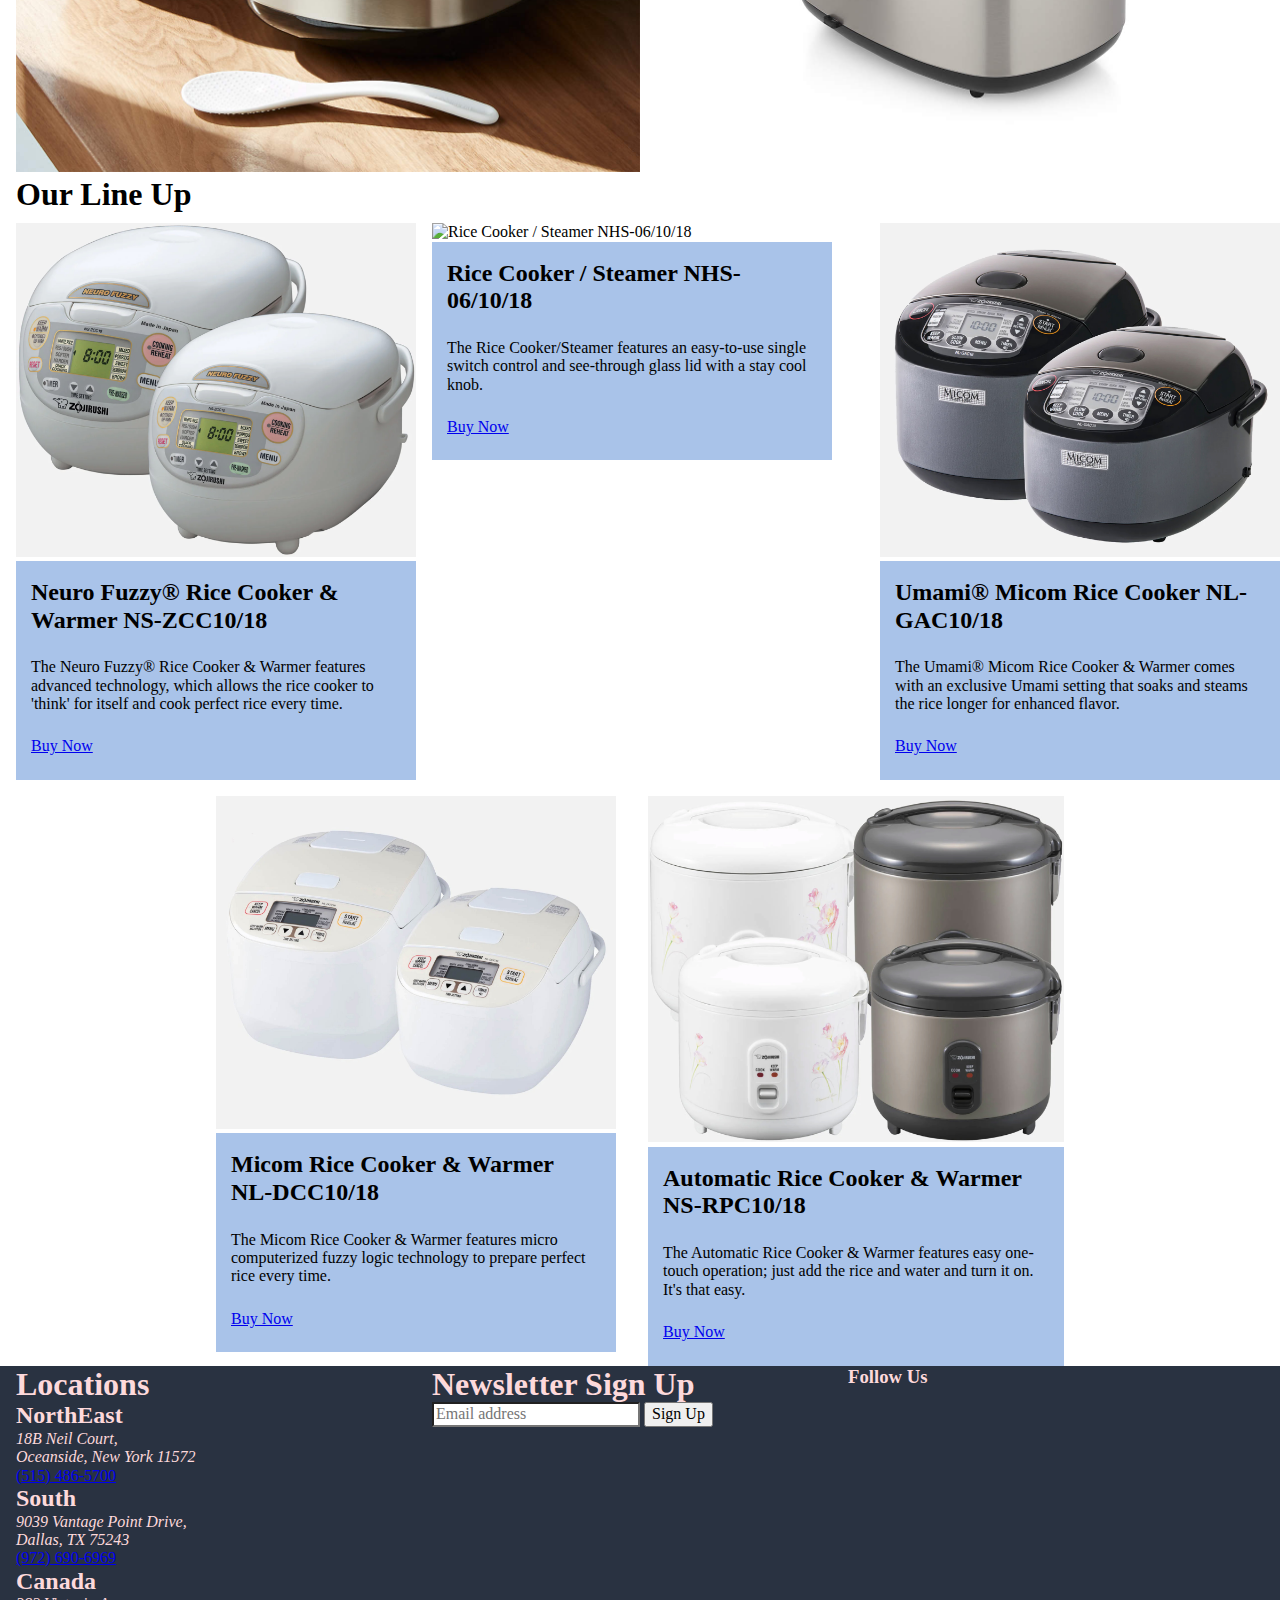
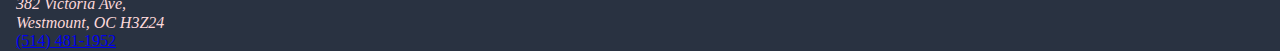
==== commit 7a8869e5: "LineUp Paddings and Margins Complete" ====
--- a/deploy/index.html
+++ b/deploy/index.html
@@ -106,7 +106,7 @@
     
                 <section class="lineup-content">
                     <div>
-                        <h1>Neuro Fuzzy® Rice Cooker & Warmer NS-ZCC10/18</h3>
+                        <h2>Neuro Fuzzy® Rice Cooker & Warmer NS-ZCC10/18</h2>
                         <p>The Neuro Fuzzy® Rice Cooker & Warmer features advanced technology, which allows the rice cooker to 'think' for itself and cook perfect rice every time.</p>
                         <a href="#">Buy Now</a>        
                     </div>
@@ -118,7 +118,7 @@
     
                 <section class="lineup-content">
                     <div>
-                        <h1>Rice Cooker / Steamer NHS-06/10/18</h3>
+                        <h2>Rice Cooker / Steamer NHS-06/10/18</h2>
                         <p>The Rice Cooker/Steamer features an easy-to-use single switch control and see-through glass lid with a stay cool knob.</p>
                         <a href="#">Buy Now</a>
                     </div>
@@ -129,9 +129,9 @@
             <li id="l3">
                 <img src="img/miniheros/RiceCooker9.jpg" alt="Umami® Micom Rice Cooker NL-GAC10/18"class="large-images">
     
-                <section class="lineup-content">
-                    <div>
-                        <h1>Umami® Micom Rice Cooker NL-GAC10/18</h3>
+                <section>
+                    <div>
+                        <h2>Umami® Micom Rice Cooker NL-GAC10/18</h2>
                         <p>The Umami® Micom Rice Cooker & Warmer comes with an exclusive Umami setting that soaks and steams the rice longer for enhanced flavor.</p>
                         <a href="#">Buy Now</a>
                     </div>
@@ -143,7 +143,7 @@
     
                 <section class="lineup-content">
                     <div>
-                        <h1>Micom Rice Cooker & Warmer NL-DCC10/18</h3>
+                        <h2>Micom Rice Cooker & Warmer NL-DCC10/18</h2>
                         <p>The Micom Rice Cooker & Warmer features micro computerized fuzzy logic technology to prepare perfect rice every time. </p>
                         <a href="#">Buy Now</a>
                     </div> 
@@ -155,7 +155,7 @@
     
                 <section class="lineup-content">
                     <div>
-                        <h1>Automatic Rice Cooker & Warmer NS-RPC10/18</h3>
+                        <h2>Automatic Rice Cooker & Warmer NS-RPC10/18</h2>
                         <p>The Automatic Rice Cooker & Warmer features easy one-touch operation; just add the rice and water and turn it on. It's that easy. </p>
                         <a href="#">Buy Now</a>
                     </div>
@@ -167,51 +167,53 @@
     </section>
     
 
-    <footer id="footer">
+    <footer> 
         <div>
             <!-- Locations -->
-            <section>
-                <h1>Locations</h1>
-                <section>
-                    <h2>NorthEast</h2>
-                        <section>
-                            <i class="fa-light fa-location-arrow" style="color: #ed1a25;"></i>
-                            <address>18B Neil Court, <br>Oceanside, New York 11572</address>
-                        </section>
-        
-                        <section>
-                            <i class="fa-light fa-mobile" style="color: #ed1a25;"></i>
-                            <a href="#">(515) 486-5700</a>
-                        </section>
-                </section>
-        
-                <section>
-                    <h2>South</h2>
+                <section id="f1">
+                    <h1>Locations</h1>
+                    <section>
+                            <h2>NorthEast</h2>
+                            <section>
+                                <i class="fa-light fa-location-arrow" style="color: #ed1a25;"></i>
+                                <address>18B Neil Court, <br>Oceanside, New York 11572</address>
+                            </section>
+            
+                            <section>
+                                <i class="fa-light fa-mobile" style="color: #ed1a25;"></i>
+                                <a href="#">(515) 486-5700</a>
+                            </section>
+                    </section>
+            
+                    <section>
+                        <h2>South</h2>
                         <section>
                             <i class="fa-light fa-location-arrow" style="color: #ed1a25;"></i>
                             <address>9039 Vantage Point Drive, <br>Dallas, TX 75243</address>
                         </section>
-        
+            
                         <section>
                             <i class="fa-light fa-mobile" style="color: #ed1a25;"></i>
                             <a href="#">(972) 690-6969</a>
                         </section>
-                </section>
-        
-                <section>
-                    <h2>Canada</h2>
+                    </section>
+            
+                    <section>
+                        <h2>Canada</h2>
                         <section>
                             <i class="fa-light fa-location-arrow" style="color: #ed1a25;"></i>
                             <address>382 Victoria Ave, <br>Westmount, OC H3Z24</address>
                         </section>
-        
+            
                         <section>
                             <i class="fa-light fa-mobile" style="color: #ed1a25;"></i>
                             <a href="#">(514) 481-1952</a>
                         </section>
-                </section>
+                    </section>
+                </section>
+    
             <!-- Newsletter -->
-            <section>
+            <section id="f2">
                 <h1>Newsletter Sign Up</h1>
                 <form action="#">
                     <input type="email" placeholder="Email address">
@@ -220,7 +222,7 @@
         
             </section>
             <!-- Socials -->
-            <section>
+            <section id="f3">
                 <h3>Follow Us</h3>
                 <ul>
                     <li>
--- a/deploy/css/styles.css
+++ b/deploy/css/styles.css
@@ -351,6 +351,11 @@
 /* =============
     Typography
 ============= */
+h1, h2, h3, h4, h5, p {
+  margin: 0;
+  padding: 0;
+}
+
 /* =============
     Buttons
 ============= */
@@ -399,13 +404,47 @@
     Footer
 ============= */
 footer {
-  background-color: rgb(41, 50, 65);
   display: grid;
   grid-template-columns: 16px auto 16px;
   grid-template-areas: ". footer .";
+  background-color: rgb(41, 50, 65);
+  color: rgb(253, 217, 219);
+}
+@media (min-width: 1440px) {
+  footer {
+    grid-template-columns: auto 1200px auto;
+  }
 }
 footer > div {
   grid-area: footer;
+}
+@media (min-width: 768px) {
+  footer > div {
+    display: grid;
+    grid-template-columns: 50% auto;
+    grid-template-areas: "f1 f2" "f1 f3";
+  }
+}
+@media (min-width: 1024px) {
+  footer > div {
+    grid-template-columns: repeat(3, 1fr);
+    grid-template-areas: "f1 f2 f3";
+  }
+}
+@media (min-width: 768px) {
+  footer > div #f1 {
+    grid-area: f1;
+  }
+}
+@media (min-width: 768px) {
+  footer > div #f2 {
+    grid-area: f2;
+  }
+}
+@media (min-width: 768px) {
+  footer > div #f3 {
+    grid-area: f3;
+  }
 }
 
 /* =============
@@ -483,7 +522,7 @@
 }
 @media (min-width: 1440px) {
   #gallery {
-    grid-template-columns: auto 1400px auto;
+    grid-template-columns: auto 1440px auto;
   }
 }
 #gallery ul {
@@ -524,6 +563,10 @@
 /* =============
     Line Up
 ============= */
+#lineup h1 {
+  margin-left: 16px;
+  padding-bottom: 10px;
+}
 @media (min-width: 1440px) {
   #lineup {
     display: grid;
@@ -557,31 +600,69 @@
 }
 #lineup > div ul li section {
   display: grid;
-  grid-template-columns: 16px auto 16px;
+  grid-template-columns: auto;
   grid-template-areas: ". lineup-content .";
 }
 #lineup > div ul li section > div {
   background: rgb(169, 195, 233);
   grid-area: lineup-content;
+  padding: 10px 16px 19px 15px;
+}
+@media (min-width: 768px) {
+  #lineup > div ul li section > div {
+    padding: 19px 18px 27px 17px;
+  }
+}
+@media (min-width: 1024px) {
+  #lineup > div ul li section > div {
+    padding: 18px 16px 24px 15px;
+  }
+}
+#lineup > div ul li section > div p {
+  padding: 20px 0 16px;
+}
+@media (min-width: 768px) {
+  #lineup > div ul li section > div p {
+    padding: 24px 0;
+  }
 }
 @media (min-width: 768px) {
   #lineup > div #l1 {
     grid-area: l1;
+    margin-left: 16px;
+  }
+}
+@media (min-width: 1024px) {
+  #lineup > div #l1 {
+    margin-left: 16px;
   }
 }
 @media (min-width: 768px) {
   #lineup > div #l2 {
     grid-area: l2;
+    margin-right: 16px;
+  }
+}
+@media (min-width: 1024px) {
+  #lineup > div #l2 {
+    margin-right: 16px;
   }
 }
 @media (min-width: 768px) {
   #lineup > div #l3 {
     grid-area: l3;
+    margin-left: 16px;
+  }
+}
+@media (min-width: 1024px) {
+  #lineup > div #l3 {
+    margin-left: 16px;
   }
 }
 @media (min-width: 768px) {
   #lineup > div #l4 {
     grid-area: l4;
+    margin-right: 16px;
   }
 }
 @media (min-width: 768px) {
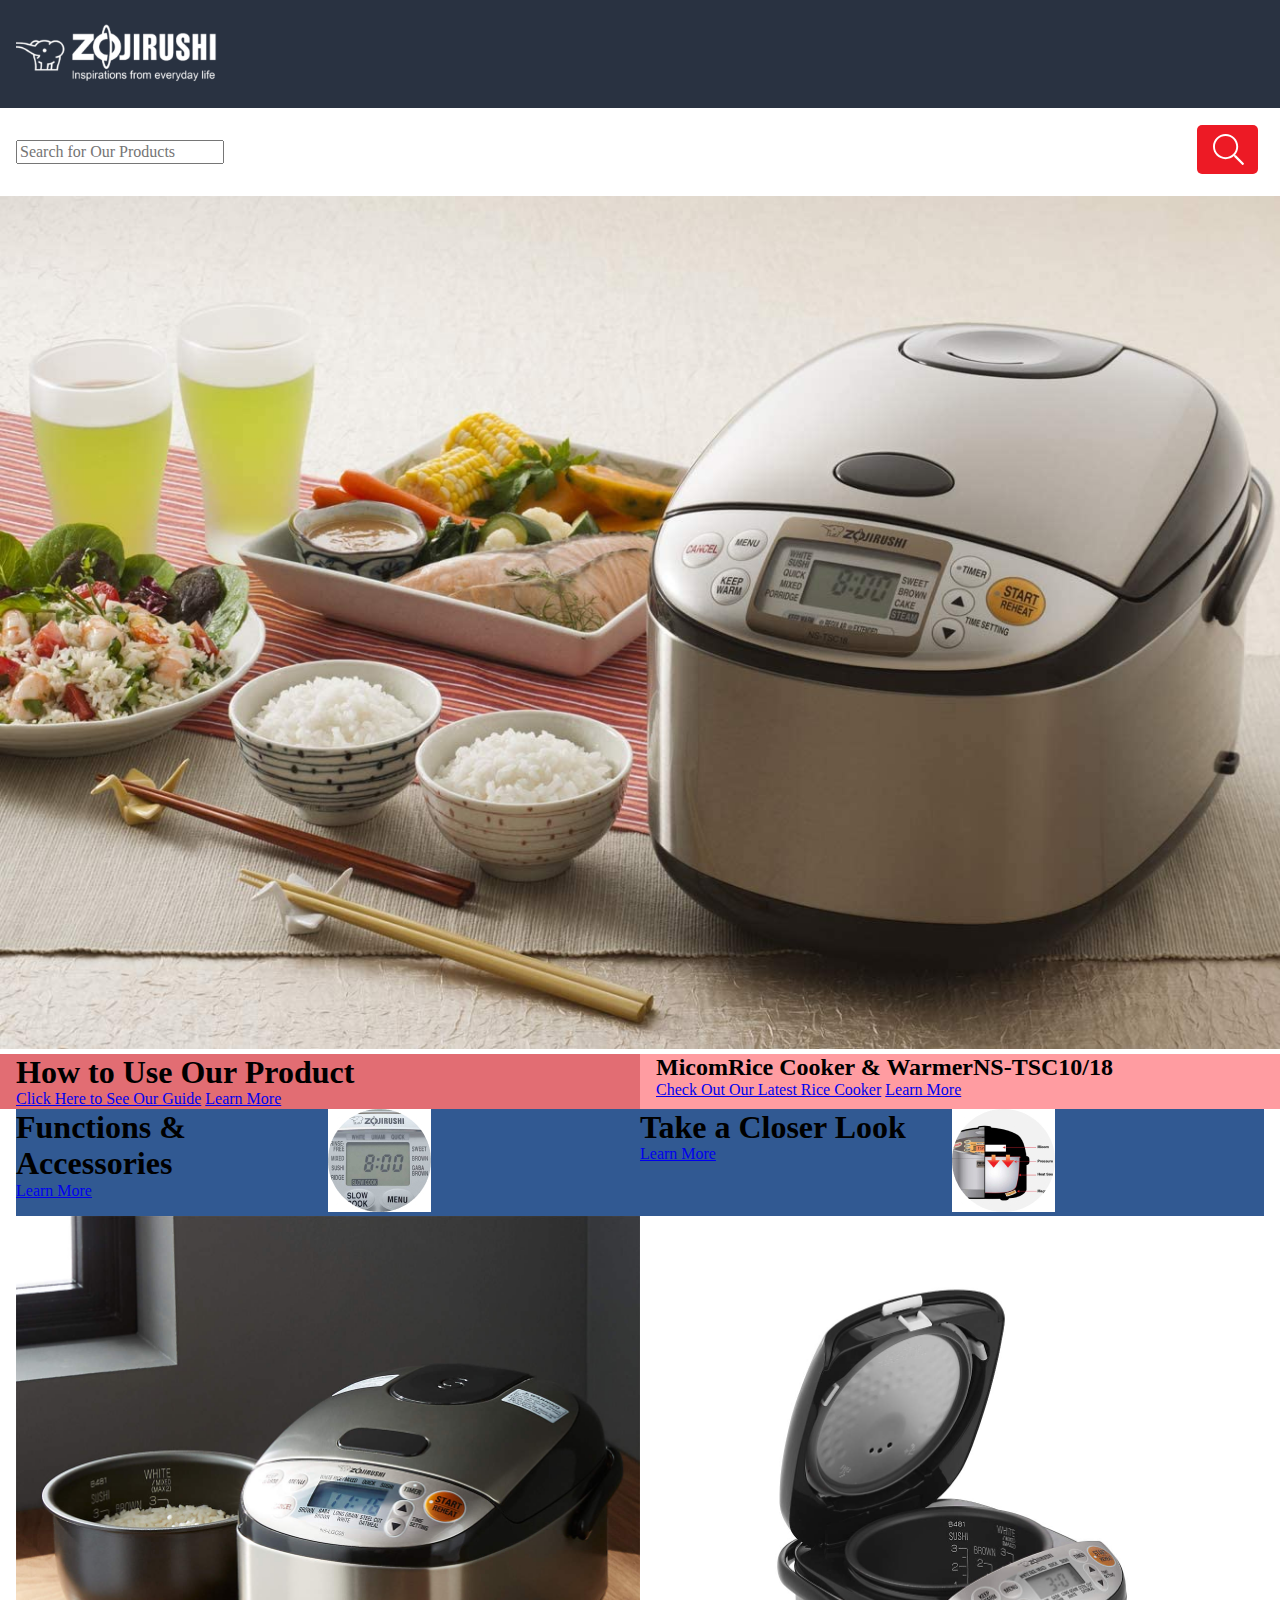
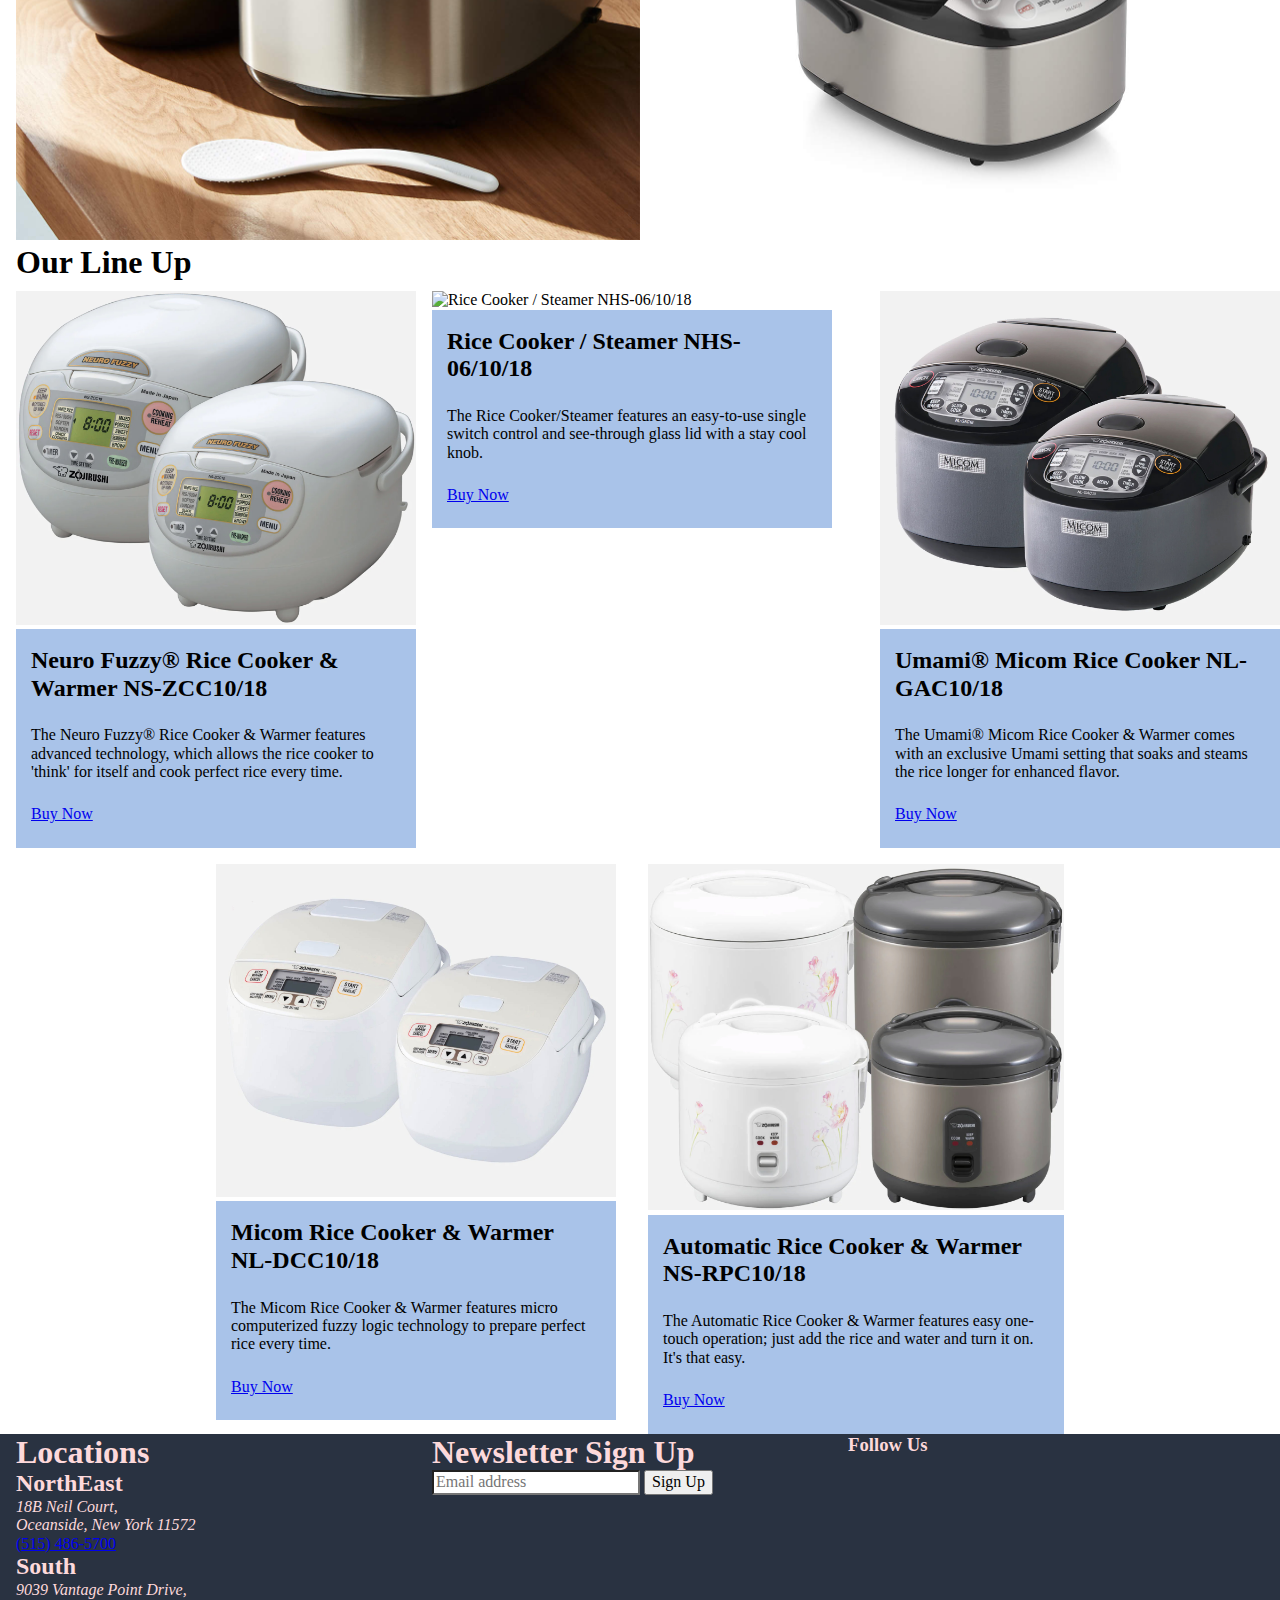
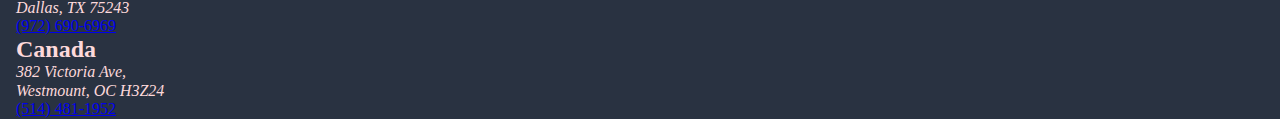
==== commit 7417f4c8: "Header Nav Margin/Padding + Flex Complete" ====
--- a/deploy/index.html
+++ b/deploy/index.html
@@ -19,11 +19,20 @@
     
         <section id="search">
             <div>
-                <form action="#"></form>
-                <input type="search" placeholder="Search for Our Products">
-                <button>
-                    <img src="img/icons/SearchIcon.svg" alt="search button">
-                </button>
+                <ul>
+                    <li id="searchbar">
+                        <form action="#"></form>
+                            <input type="search" placeholder="Search for Our Products">
+                    </li>
+                    <li id="searchbutton">
+                        <button>
+                            <img src="img/icons/SearchIcon.svg" alt="search button">
+                        </button>
+                    </li>
+                </ul>
+    
+                
+               
             </div>
         </section>
     </header>
--- a/deploy/css/styles.css
+++ b/deploy/css/styles.css
@@ -392,6 +392,9 @@
 header #logo-nav > div {
   grid-area: logo-nav;
 }
+header #logo-nav img {
+  padding: 20px 0px;
+}
 header #search {
   display: grid;
   grid-template-columns: 16px auto 16px;
@@ -400,6 +403,24 @@
 header #search div {
   grid-area: search;
 }
+header #search div ul {
+  display: flex;
+  align-items: center;
+  padding: 16px 0px;
+}
+@media (min-width: 1440px) {
+  header #search div ul {
+    margin: 0px 200px;
+  }
+}
+header #search div ul li button {
+  border: none;
+  background-color: transparent;
+}
+header #search div ul #searchbutton {
+  margin-left: auto;
+}
+
 /* =============
     Footer
 ============= */
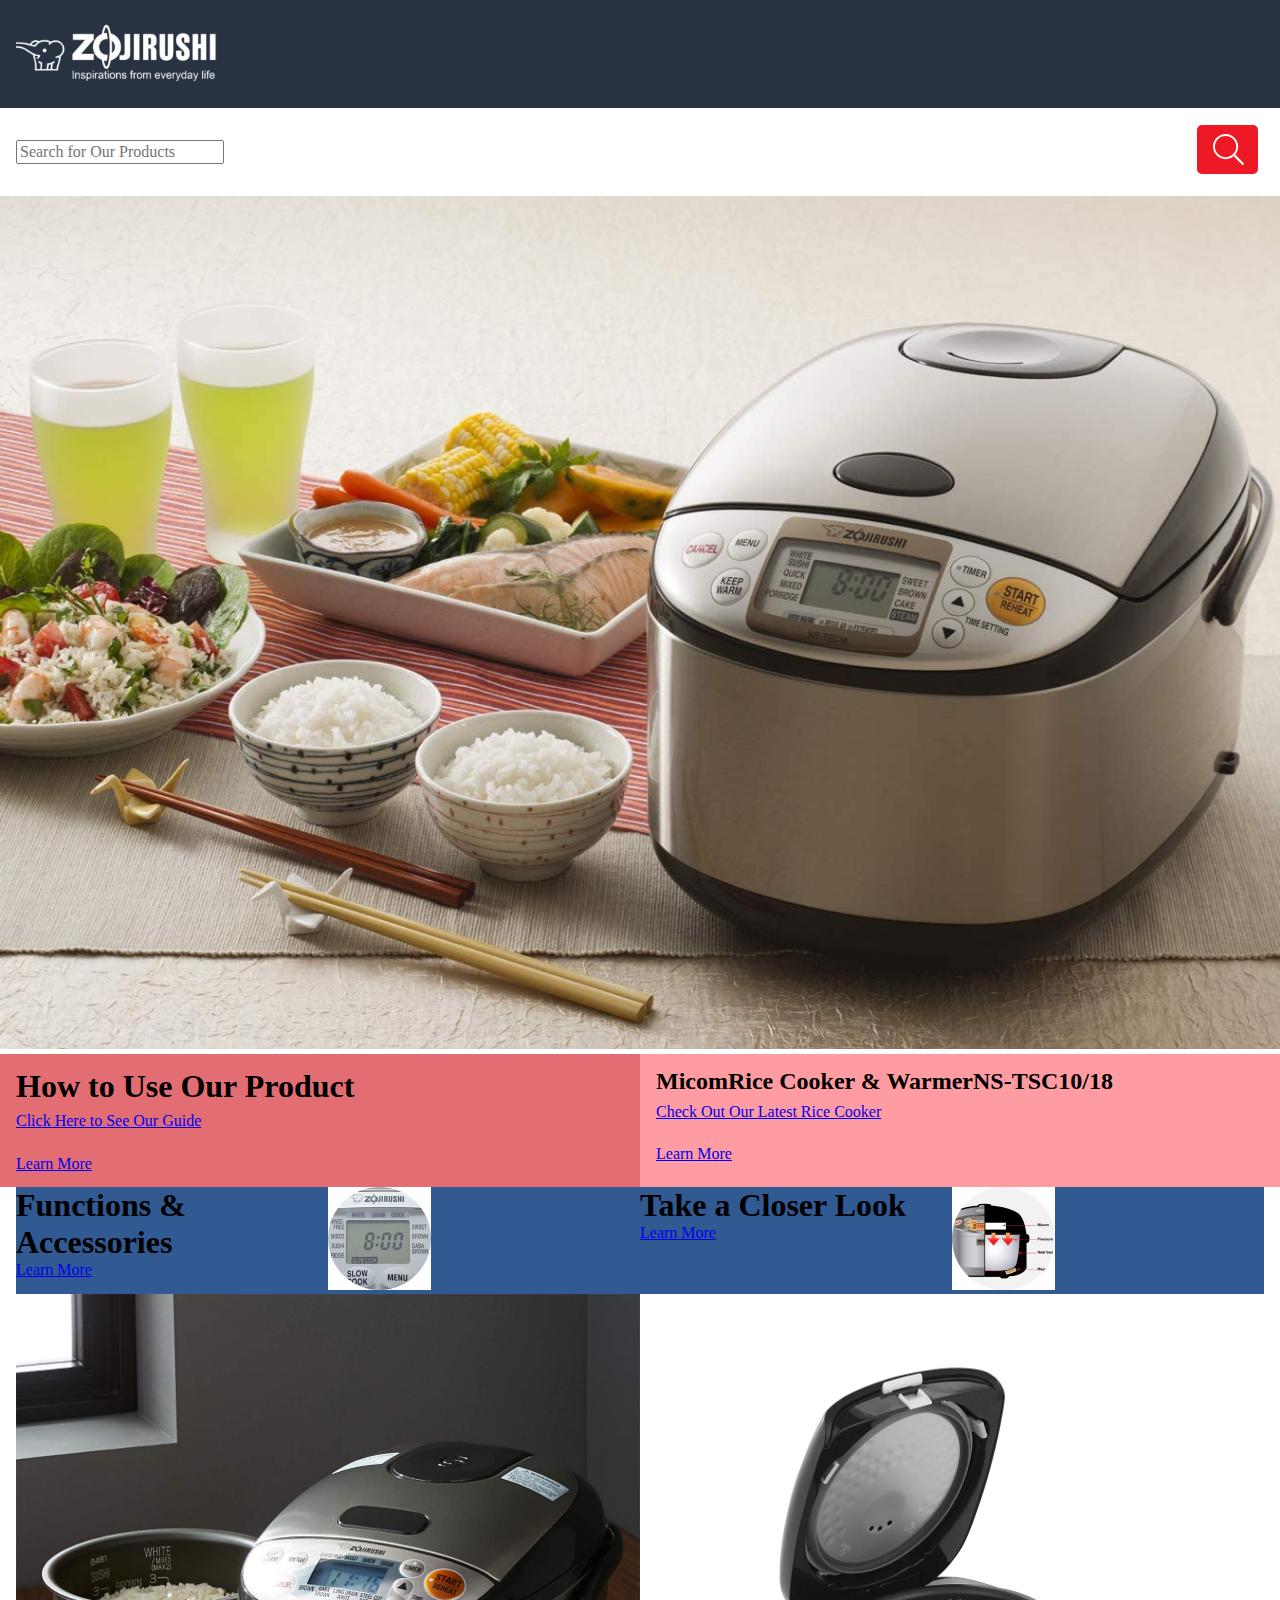
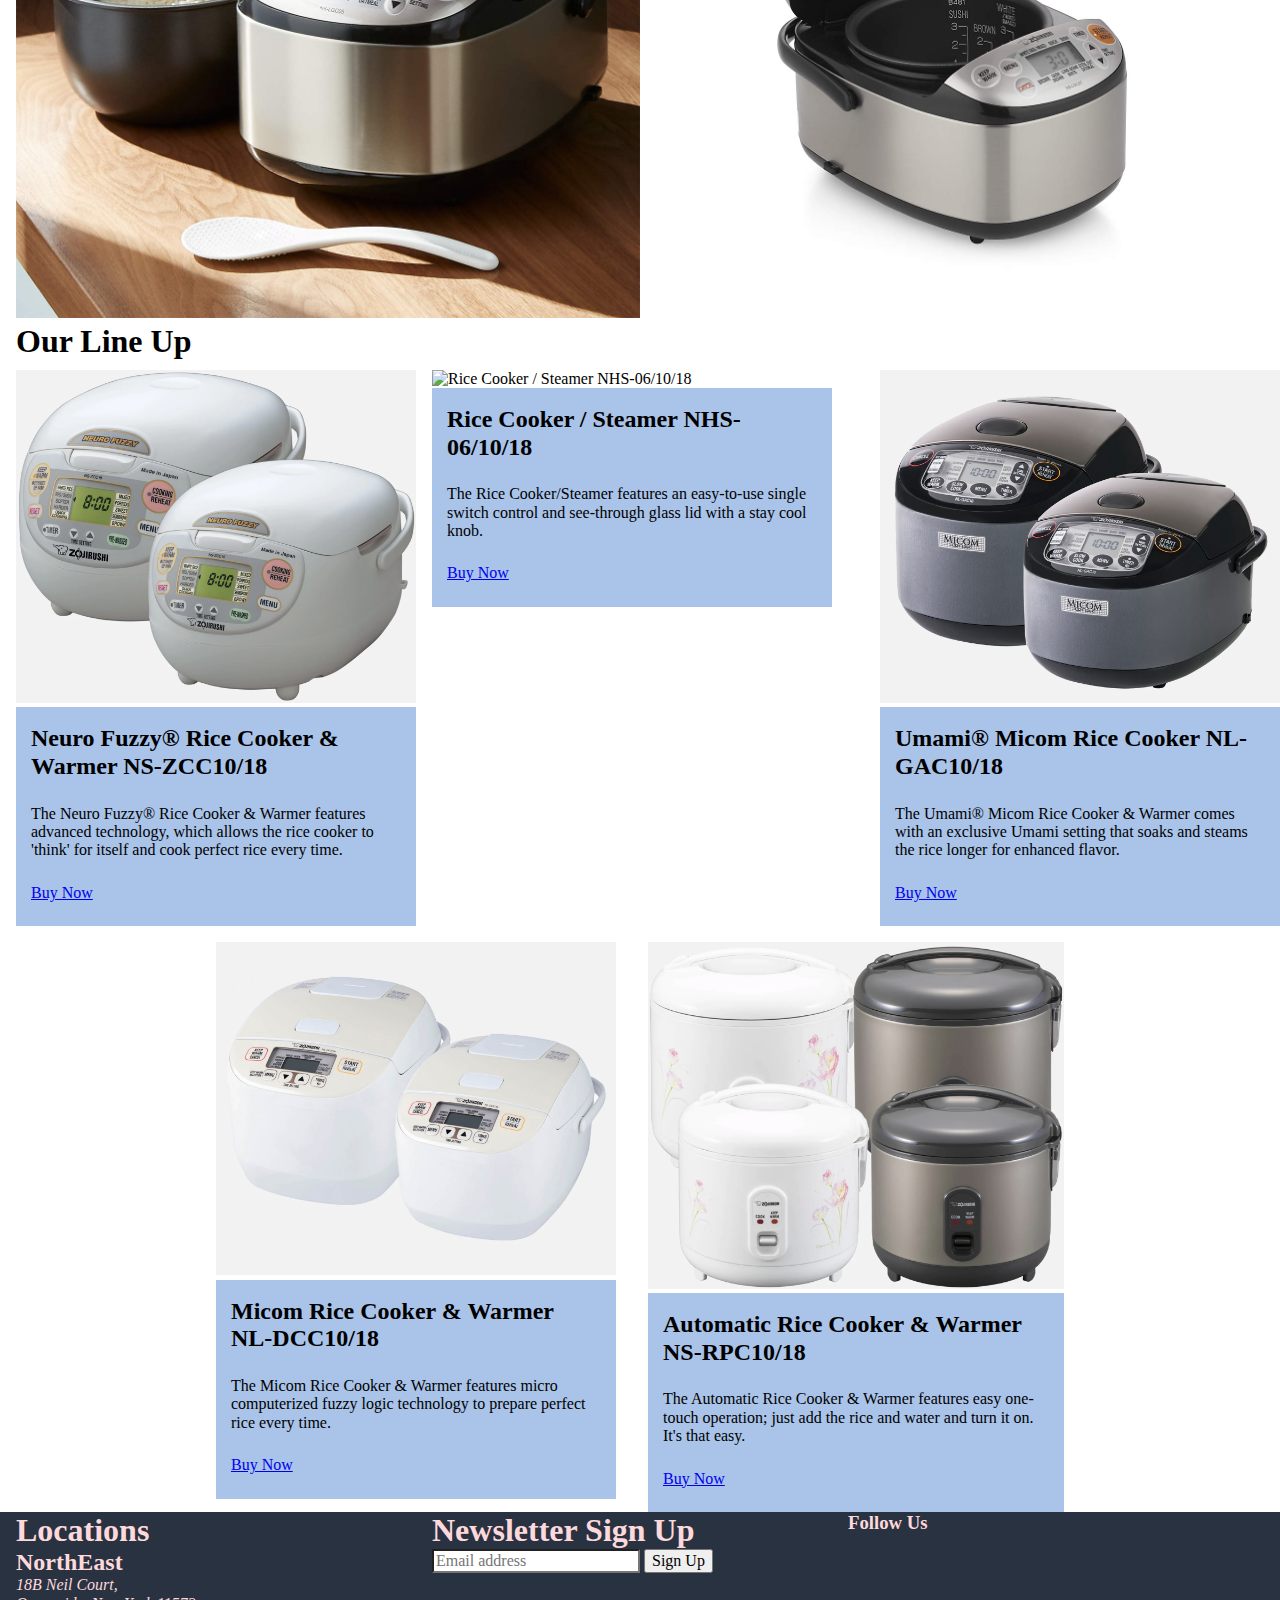
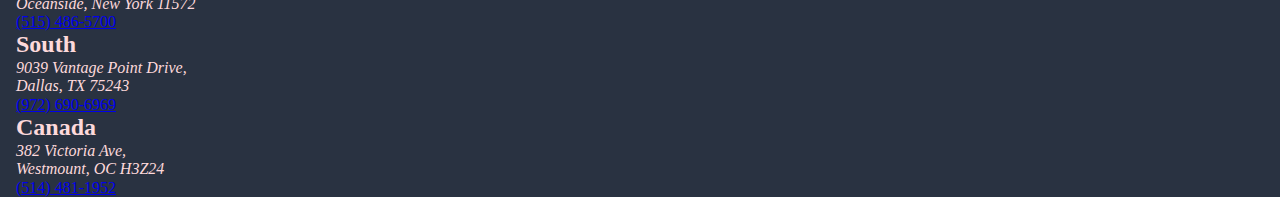
==== commit 475afe5d: "Hero Padding/Margin + Flex Complete" ====
--- a/deploy/index.html
+++ b/deploy/index.html
@@ -30,9 +30,6 @@
                         </button>
                     </li>
                 </ul>
-    
-                
-               
             </div>
         </section>
     </header>
@@ -45,16 +42,18 @@
             <aside id="hero-left">
                 <div>
                     <h1>How to Use Our Product</h1>
-                    <a href="#">Click Here to See Our Guide</a>
-                    <a href="#">Learn More <i class="fa-solid fa-sort-up fa-rotate-90"></i></a>        
+                    <a href="#" class="hero-a1">Click Here to See Our Guide</a>
+                    <a href="#" class="hero-a2">Learn More</a>    
+                    <a class="hero-a3" href="#"><i class="fa-solid fa-sort-up fa-rotate-90"></i></a>     
                 </div>
             </aside>
     
             <aside id="hero-right">
                 <div>
                     <h2>MicomRice Cooker & WarmerNS-TSC10/18</h2>
-                    <a href="#">Check Out Our Latest Rice Cooker</a>
-                    <a href="#">Learn More <i class="fa-solid fa-sort-up fa-rotate-90"></i></a>    
+                    <a href="#" class="hero-a1">Check Out Our Latest Rice Cooker</a>
+                    <a href="#" class="hero-a2">Learn More</a>    
+                    <a class="hero-a3" href="#"><i class="fa-solid fa-sort-up fa-rotate-90"></i></a>    
                 </div>
             </aside> 
         </section> 
--- a/deploy/css/styles.css
+++ b/deploy/css/styles.css
@@ -486,9 +486,28 @@
   display: grid;
   grid-template-columns: 16px auto 16px;
   grid-template-areas: ". hero-aside .";
+  padding: 14px 0px;
 }
 #hero section aside > div {
   grid-area: hero-aside;
+  display: flex;
+  flex-direction: column;
+}
+#hero section aside > div .hero-a1 {
+  padding: 10px 0 18px;
+}
+@media (min-width: 768px) {
+  #hero section aside > div .hero-a1 {
+    padding: 8px 0px 24px;
+  }
+}
+@media (min-width: 1024px) {
+  #hero section aside > div .hero-a1 {
+    pad: 8px 0px 16px;
+  }
+}
+#hero section aside > div .hero-a3 {
+  margin-left: auto;
 }
 #hero section #hero-left {
   background-color: rgb(226, 109, 115);
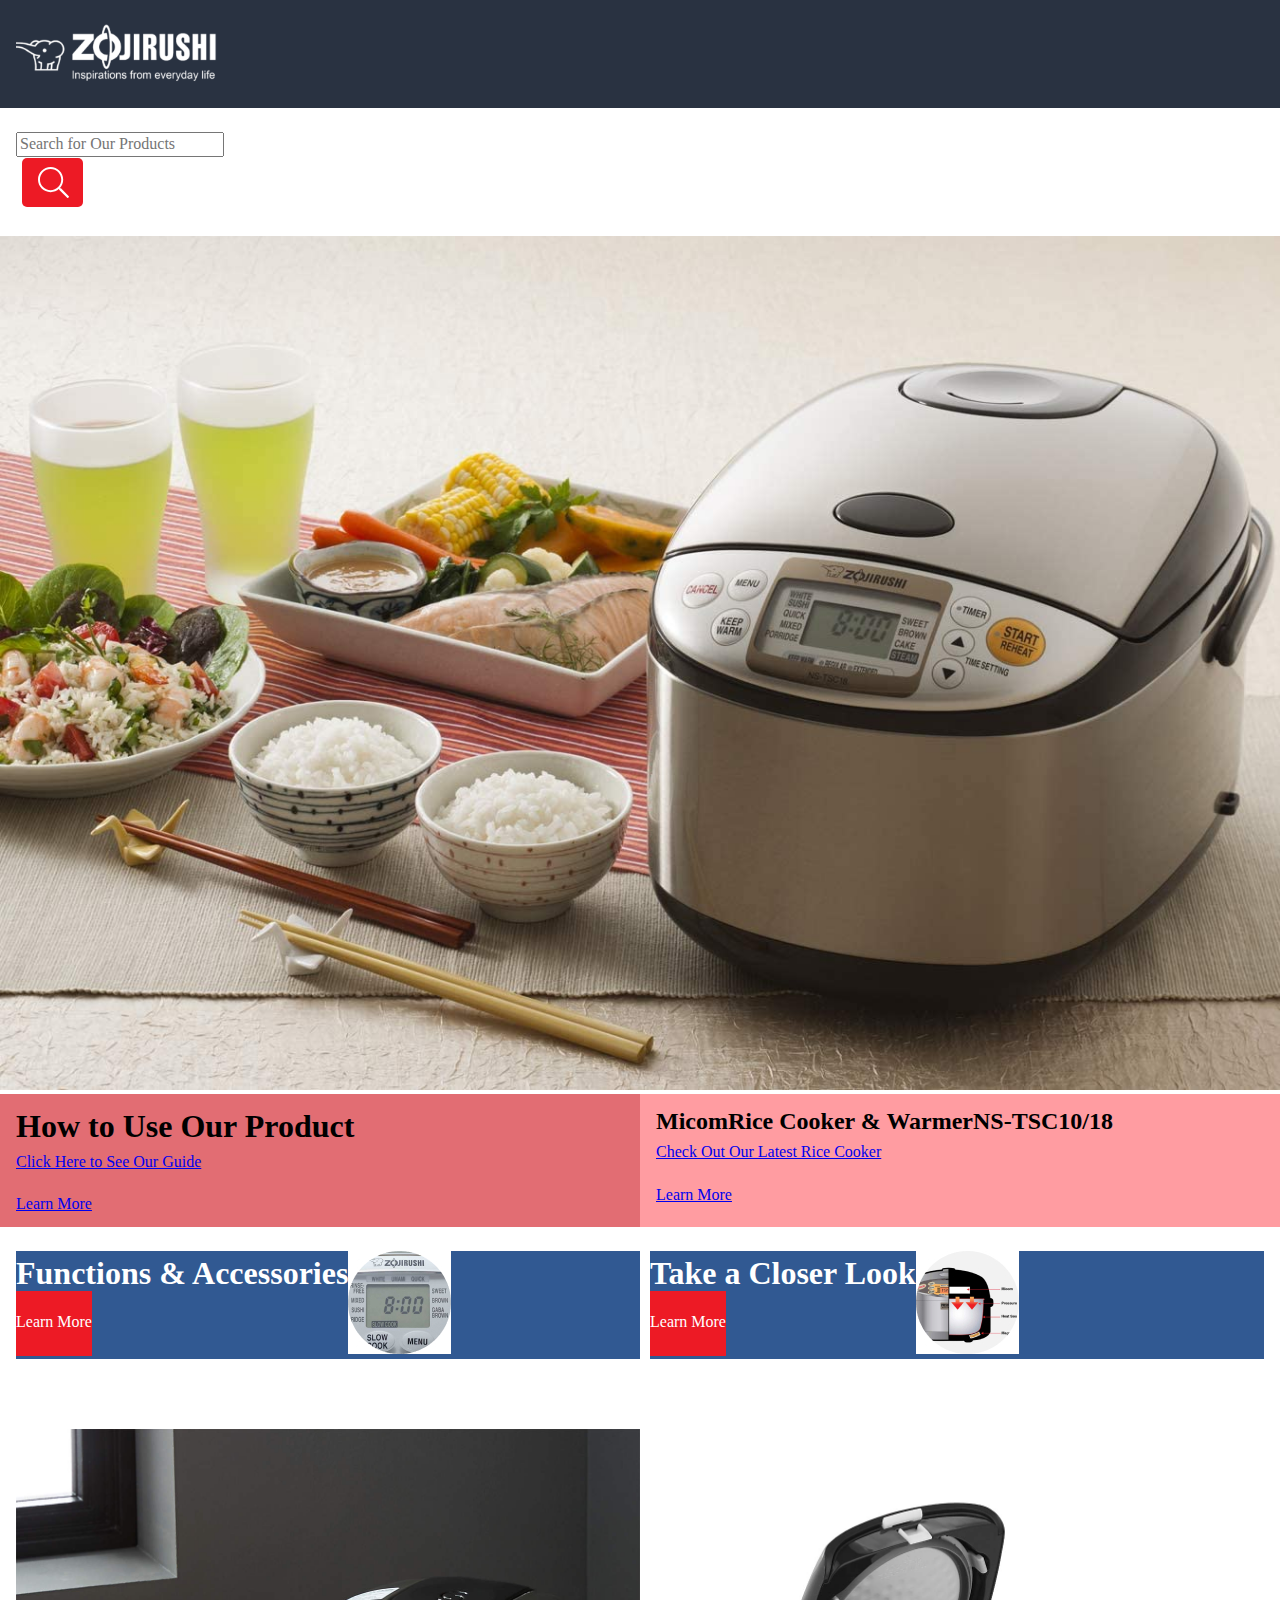
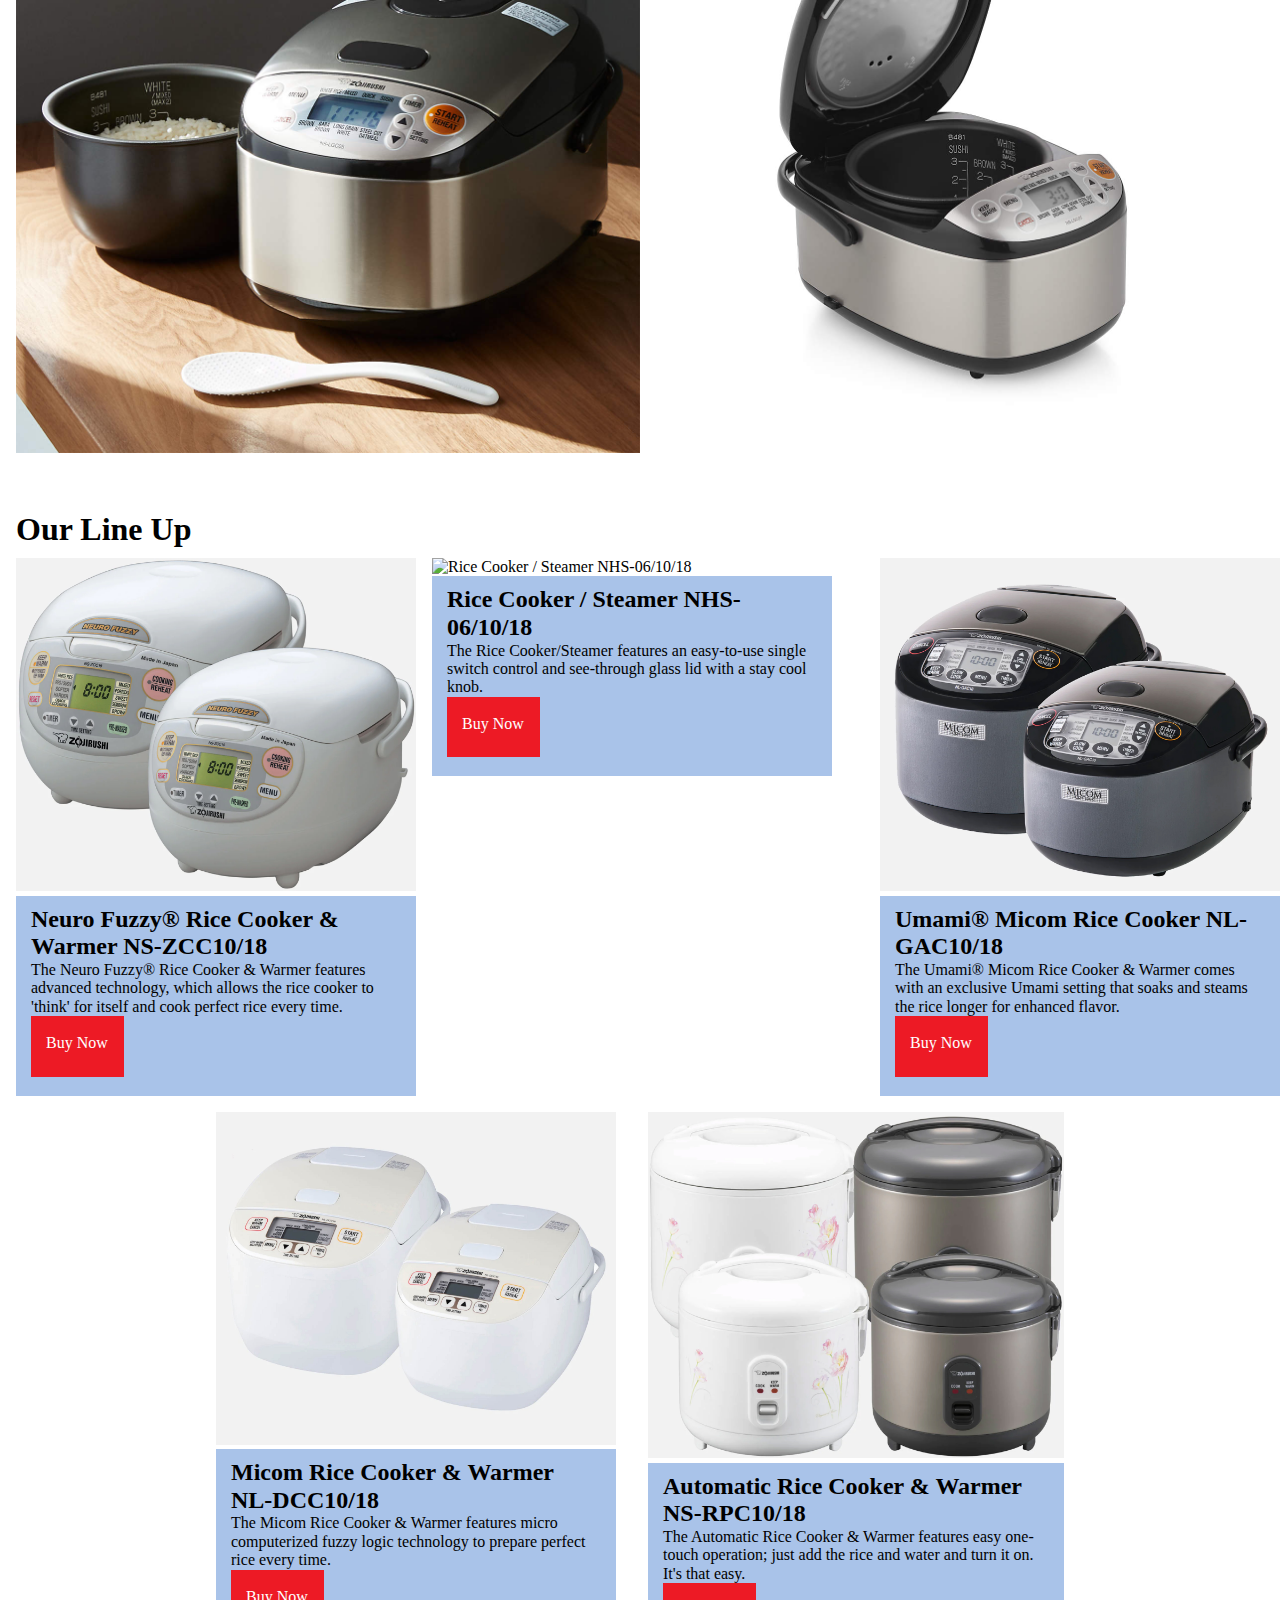
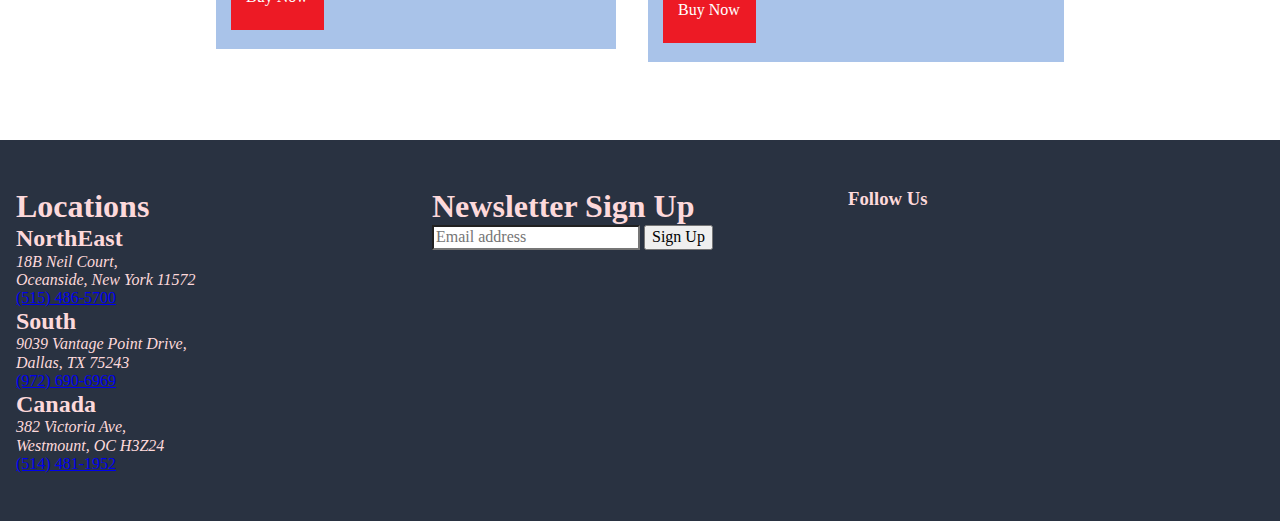
==== commit 31807d27: "Link minihero complete" ====
--- a/deploy/index.html
+++ b/deploy/index.html
@@ -38,7 +38,7 @@
     <section id="hero">
         <img src="img/heros/RiceCooker1.jpg" alt="MicomRice Cooker & WarmerNS-TSC10/18" class="large-images">
         
-        <section >
+        <section>
             <aside id="hero-left">
                 <div>
                     <h1>How to Use Our Product</h1>
--- a/deploy/css/styles.css
+++ b/deploy/css/styles.css
@@ -13,6 +13,12 @@
 :root {
   --black: #000000;
   --white: #ffffff;
+  --pink: #FF9CA1;
+  --darkpink: #E26D73;
+  --darkblue: #293241;
+  --blue: #315992;
+  --lightblue: #A9C3E9;
+  --red: #ED1A25;
 }
 
 /*! normalize.css v8.0.1 | MIT License | github.com/necolas/normalize.css */
@@ -384,7 +390,7 @@
     Header
 ============= */
 header #logo-nav {
-  background-color: rgb(41, 50, 65);
+  background-color: var(--darkblue);
   display: grid;
   grid-template-columns: 16px auto 16px;
   grid-template-areas: ". logo-nav .";
@@ -399,23 +405,28 @@
   display: grid;
   grid-template-columns: 16px auto 16px;
   grid-template-areas: ". search .";
+  padding: 16px 0px;
+}
+@media (min-width: 768px) {
+  header #search {
+    padding: 24px 0px;
+  }
 }
 header #search div {
   grid-area: search;
 }
-header #search div ul {
+header #search div ul li form {
   display: flex;
   align-items: center;
-  padding: 16px 0px;
-}
-@media (min-width: 1440px) {
-  header #search div ul {
-    margin: 0px 200px;
-  }
+}
+header #search div ul li form input {
+  border: 1px solid red;
+  width: 100%;
 }
 header #search div ul li button {
   border: none;
   background-color: transparent;
+  border-radius: 5px;
 }
 header #search div ul #searchbutton {
   margin-left: auto;
@@ -438,18 +449,21 @@
 }
 footer > div {
   grid-area: footer;
+  padding: 20px 0px;
 }
 @media (min-width: 768px) {
   footer > div {
     display: grid;
     grid-template-columns: 50% auto;
     grid-template-areas: "f1 f2" "f1 f3";
+    padding: 30px 0px 40px;
   }
 }
 @media (min-width: 1024px) {
   footer > div {
     grid-template-columns: repeat(3, 1fr);
     grid-template-areas: "f1 f2 f3";
+    padding: 48px 0px;
   }
 }
 @media (min-width: 768px) {
@@ -467,10 +481,20 @@
     grid-area: f3;
   }
 }
+footer > div #f3 ul {
+  display: flex;
+  justify-content: space-between;
+}
+footer > div #f3 ul li {
+  flex-direction: column;
+}
 
 /* =============
     Hero
 ============= */
+#hero section {
+  background-color: var(--darkpink);
+}
 @media (min-width: 768px) {
   #hero section {
     display: grid;
@@ -509,60 +533,90 @@
 #hero section aside > div .hero-a3 {
   margin-left: auto;
 }
-#hero section #hero-left {
-  background-color: rgb(226, 109, 115);
-}
 #hero section #hero-right {
-  background-color: rgb(255, 156, 161);
+  background-color: var(--pink);
 }
 
 /* =============
     Mini Heros
 ============= */
+#miniheros {
+  padding-top: 16px;
+}
 @media (min-width: 768px) {
   #miniheros {
     display: grid;
     grid-template-columns: 16px auto 16px;
     grid-template-areas: ". minihero .";
+    padding-top: 24px;
   }
 }
 @media (min-width: 1440px) {
   #miniheros {
-    grid-template-columns: auto 1200px auto;
-  }
+    grid-template-columns: auto 1000px auto;
+  }
+}
+#miniheros > div {
+  color: white;
+}
+#miniheros > div a:link, #miniheros > div a:visited {
+  color: white;
+  text-decoration: none;
+  padding: 4px 10px;
+  background-color: var(--red);
+  display: inline-block;
 }
 @media (min-width: 768px) {
   #miniheros > div {
     grid-area: minihero;
+    gap: 10px;
     display: grid;
     grid-template-columns: 50% auto;
   }
+}
+#miniheros > div .minihero-content {
+  padding-bottom: 16px;
 }
 #miniheros > div .minihero-content > div {
   grid-area: minihero-content;
   display: grid;
   grid-template-columns: 50% auto;
+  display: flex;
+  align-items: center;
+}
+#miniheros > div .minihero-content > div a {
+  padding: 22px 0px 24px;
 }
 #miniheros > div .minihero-content #minihero-left {
-  background-color: rgb(49, 89, 146);
+  background-color: var(--blue);
 }
 #miniheros > div .minihero-content #minihero-right {
-  background-color: rgb(49, 89, 146);
+  background-color: var(--blue);
 }
 
 /* =============
     Gallery
 ============= */
+#gallery {
+  padding: 16px;
+}
+@media (min-width: 768px) {
+  #gallery {
+    padding: 40px 0px;
+  }
+}
 @media (min-width: 1024px) {
   #gallery {
     display: grid;
     grid-template-columns: 16px auto 16px;
     grid-template-areas: ". gallery .";
+    padding: 54px 0px;
   }
 }
 @media (min-width: 1440px) {
   #gallery {
     grid-template-columns: auto 1440px auto;
+    padding-top: 64px 0px;
   }
 }
 #gallery ul {
@@ -606,12 +660,23 @@
 #lineup h1 {
   margin-left: 16px;
   padding-bottom: 10px;
+}
+@media (min-width: 768px) {
+  #lineup {
+    padding-bottom: 40px;
+  }
+}
+@media (min-width: 1024px) {
+  #lineup {
+    padding-bottom: 54px;
+  }
 }
 @media (min-width: 1440px) {
   #lineup {
     display: grid;
     grid-template-columns: auto 1440px auto;
     grid-template-areas: ". line-up .";
+    padding-bottom: 64px;
   }
 }
 @media (min-width: 1440px) {
@@ -622,6 +687,7 @@
 #lineup > div ul {
   display: grid;
   gap: 16px;
+  padding-bottom: 24px;
 }
 @media (min-width: 768px) {
   #lineup > div ul {
@@ -644,69 +710,76 @@
   grid-template-areas: ". lineup-content .";
 }
 #lineup > div ul li section > div {
-  background: rgb(169, 195, 233);
+  background: var(--lightblue);
   grid-area: lineup-content;
   padding: 10px 16px 19px 15px;
 }
-@media (min-width: 768px) {
-  #lineup > div ul li section > div {
+#lineup > div ul li section > div a:link, #lineup > div ul li section > div a:visited {
+  color: white;
+  text-decoration: none;
+  padding: 4px 10px;
+  background-color: var(--red);
+  display: inline-block;
+}
+@media (min-width: 768px) {
+  #lineup > div ul li section > div a:link, #lineup > div ul li section > div a:visited {
     padding: 19px 18px 27px 17px;
   }
 }
 @media (min-width: 1024px) {
-  #lineup > div ul li section > div {
+  #lineup > div ul li section > div a:link, #lineup > div ul li section > div a:visited {
     padding: 18px 16px 24px 15px;
   }
 }
-#lineup > div ul li section > div p {
+#lineup > div ul li section > div a:link p, #lineup > div ul li section > div a:visited p {
   padding: 20px 0 16px;
 }
 @media (min-width: 768px) {
-  #lineup > div ul li section > div p {
+  #lineup > div ul li section > div a:link p, #lineup > div ul li section > div a:visited p {
     padding: 24px 0;
   }
 }
 @media (min-width: 768px) {
-  #lineup > div #l1 {
+  #lineup > div ul #l1 {
     grid-area: l1;
     margin-left: 16px;
   }
 }
 @media (min-width: 1024px) {
-  #lineup > div #l1 {
+  #lineup > div ul #l1 {
     margin-left: 16px;
   }
 }
 @media (min-width: 768px) {
-  #lineup > div #l2 {
+  #lineup > div ul #l2 {
     grid-area: l2;
     margin-right: 16px;
   }
 }
 @media (min-width: 1024px) {
-  #lineup > div #l2 {
+  #lineup > div ul #l2 {
     margin-right: 16px;
   }
 }
 @media (min-width: 768px) {
-  #lineup > div #l3 {
+  #lineup > div ul #l3 {
     grid-area: l3;
     margin-left: 16px;
   }
 }
 @media (min-width: 1024px) {
-  #lineup > div #l3 {
+  #lineup > div ul #l3 {
     margin-left: 16px;
   }
 }
 @media (min-width: 768px) {
-  #lineup > div #l4 {
+  #lineup > div ul #l4 {
     grid-area: l4;
     margin-right: 16px;
   }
 }
 @media (min-width: 768px) {
-  #lineup > div #l5 {
+  #lineup > div ul #l5 {
     grid-area: l5;
   }
 }
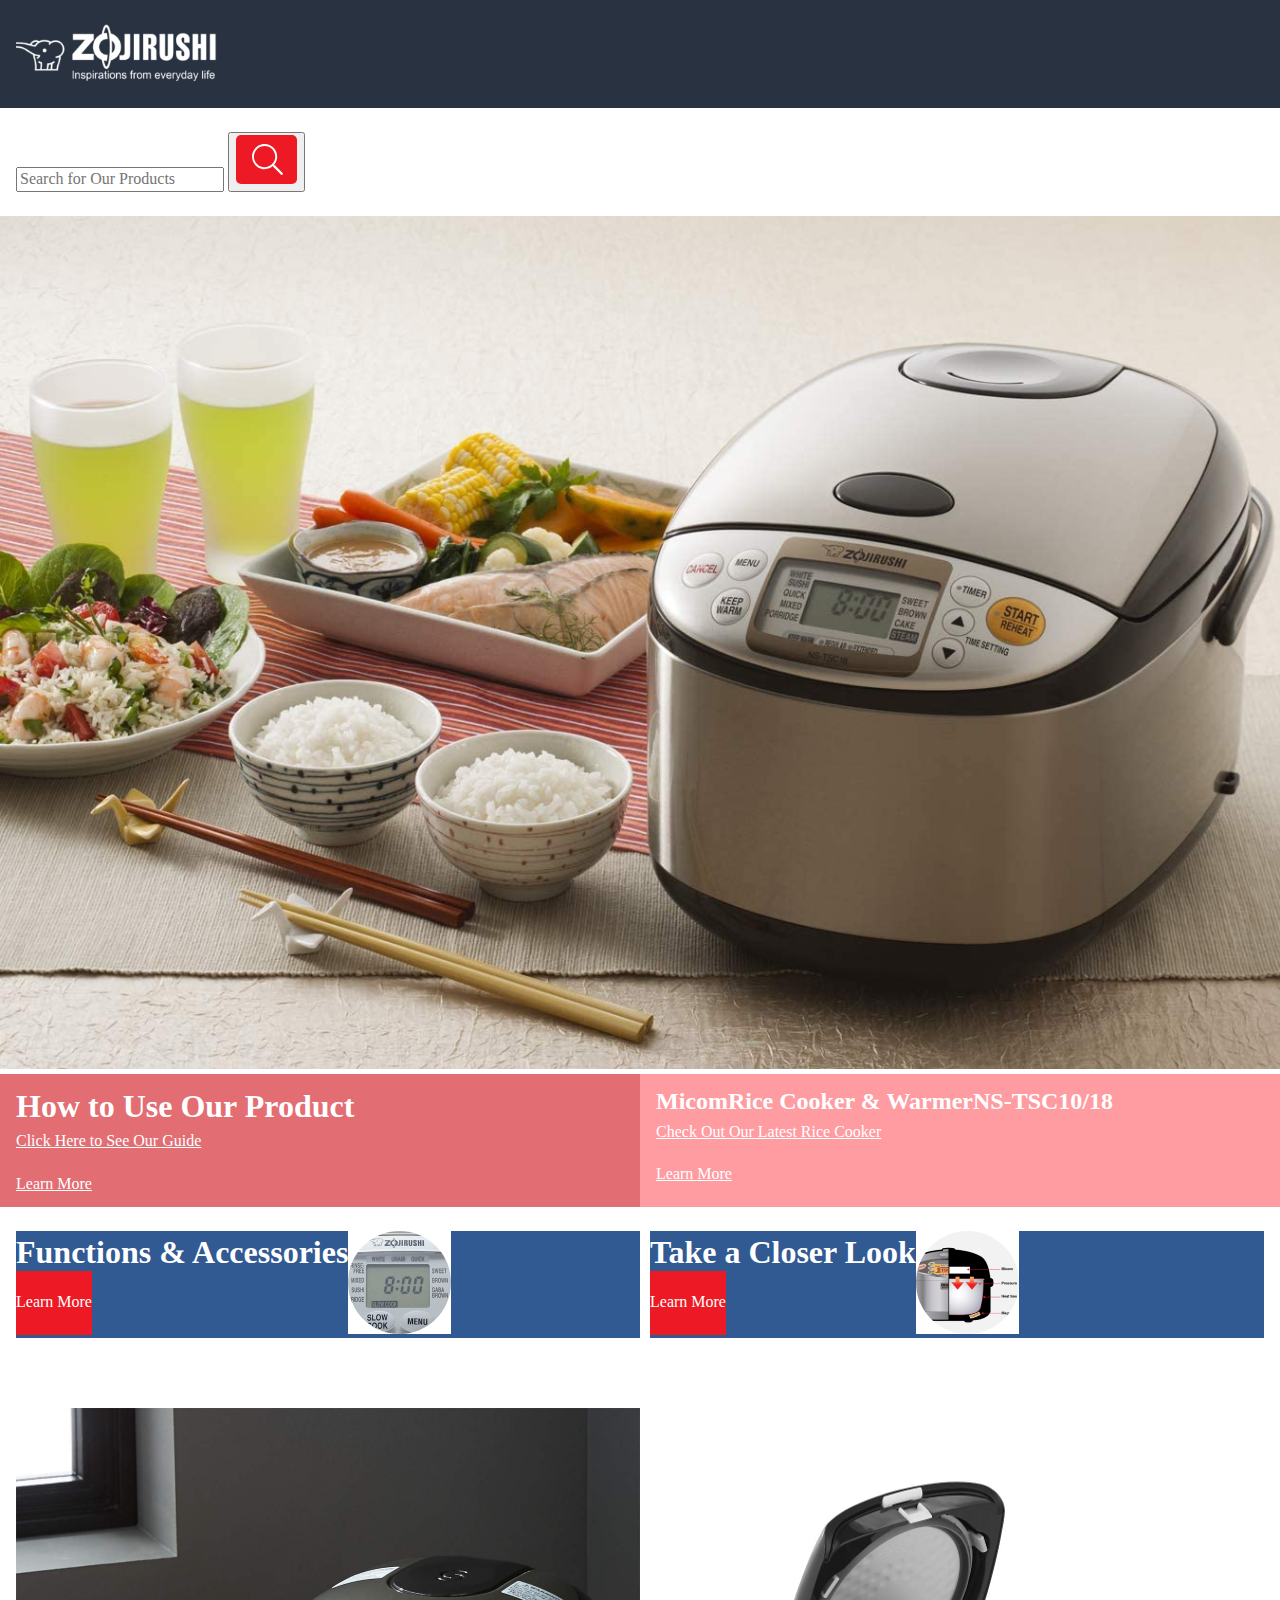
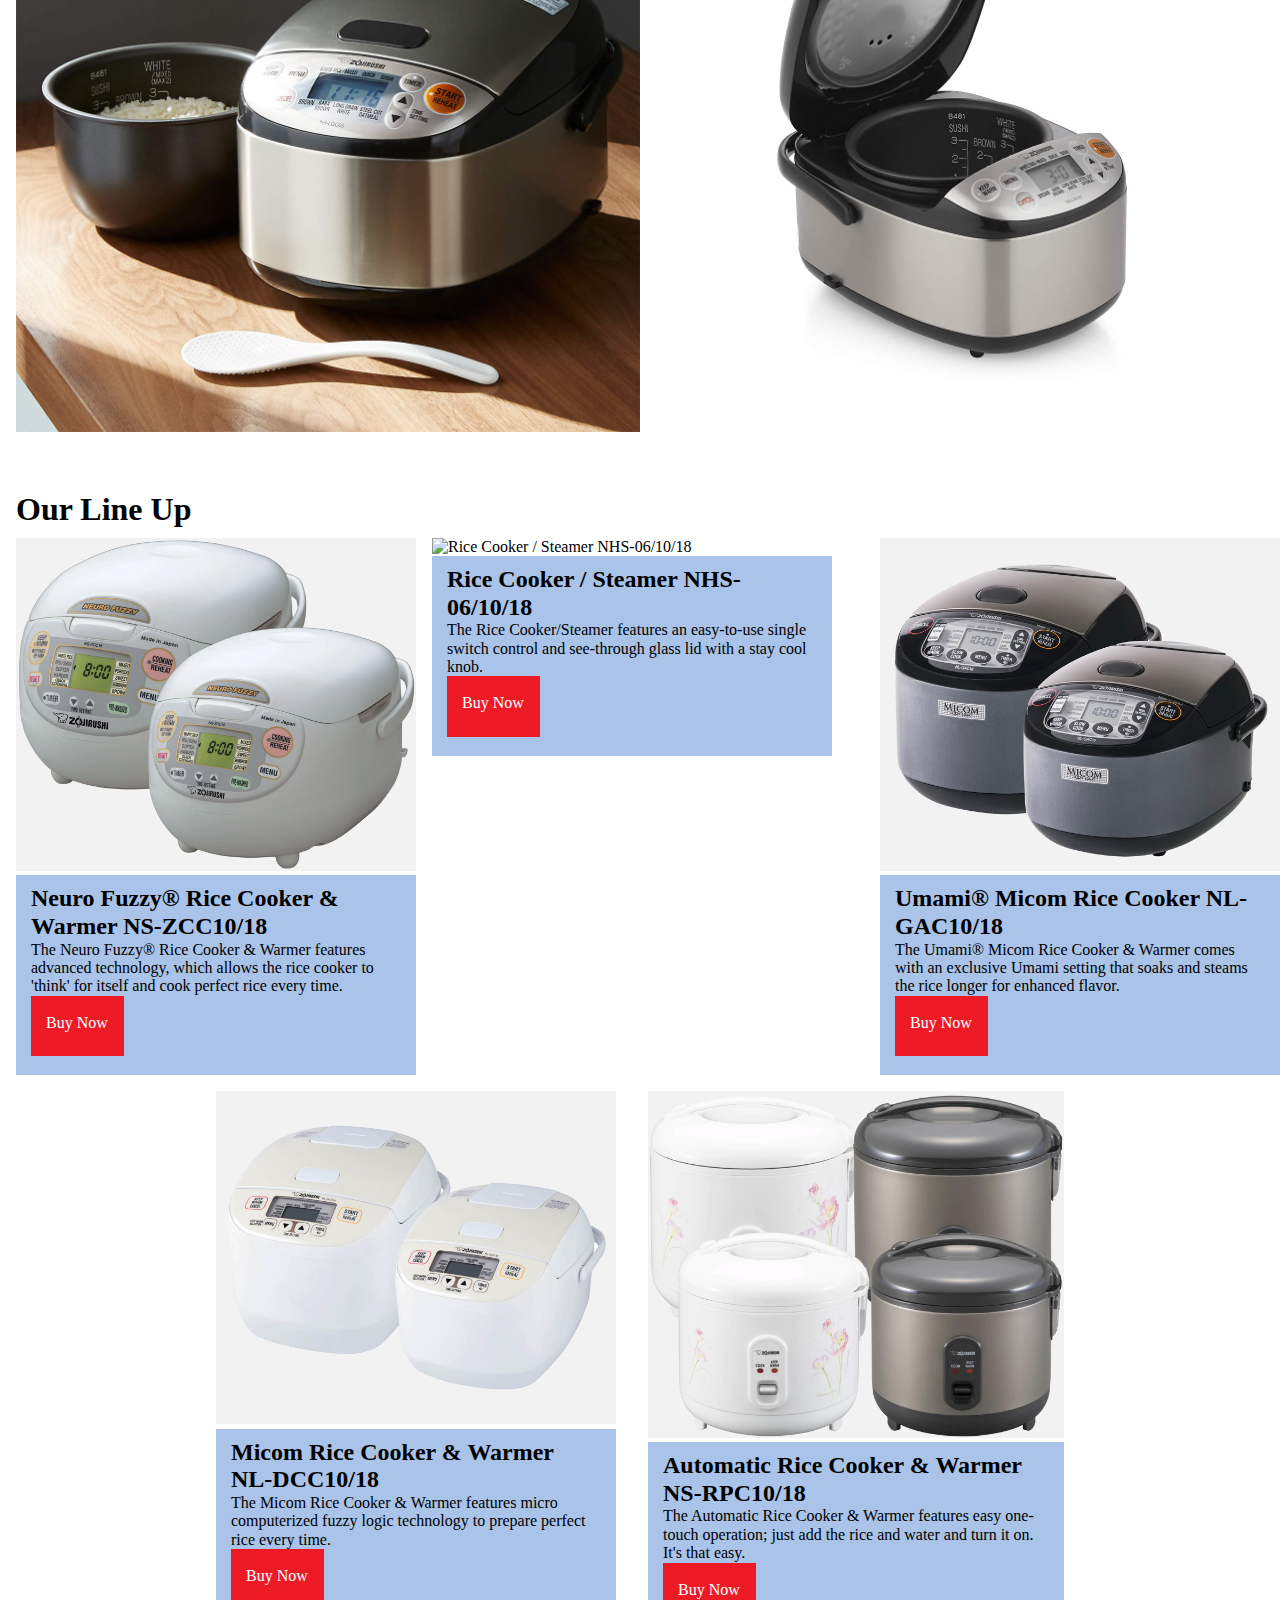
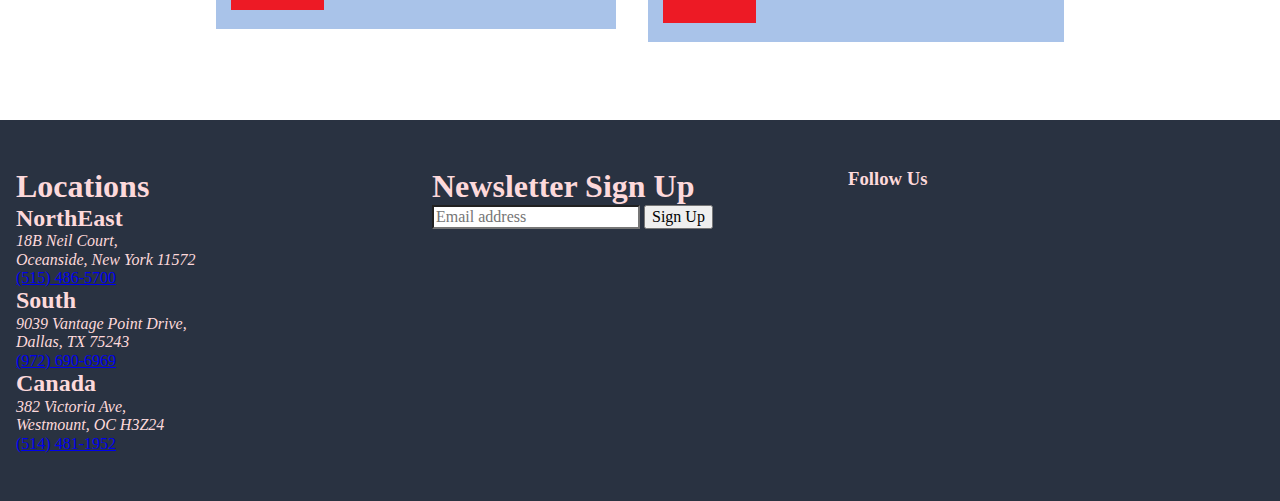
==== commit 1f67826c: "Header link complete" ====
--- a/deploy/index.html
+++ b/deploy/index.html
@@ -13,27 +13,20 @@
     <header>
         <section id="logo-nav">
             <div>
-                <img src="img/global/ZojirushiLOGO.svg" alt="logo of Zojirushi"> 
+                <img src="img/global/ZojirushiLOGO.svg" alt="logo of Zojirushi">
             </div>
         </section>
     
         <section id="search">
             <div>
-                <ul>
-                    <li id="searchbar">
-                        <form action="#"></form>
-                            <input type="search" placeholder="Search for Our Products">
-                    </li>
-                    <li id="searchbutton">
-                        <button>
-                            <img src="img/icons/SearchIcon.svg" alt="search button">
-                        </button>
-                    </li>
-                </ul>
+                <form action="#"></form>
+                <input type="search" placeholder="Search for Our Products">
+                <button>
+                    <img src="img/icons/SearchIcon.svg" alt="search button">
+                </button>
             </div>
         </section>
     </header>
-    
 
     <section id="hero">
         <img src="img/heros/RiceCooker1.jpg" alt="MicomRice Cooker & WarmerNS-TSC10/18" class="large-images">
--- a/deploy/css/styles.css
+++ b/deploy/css/styles.css
@@ -493,7 +493,11 @@
     Hero
 ============= */
 #hero section {
+  color: white;
   background-color: var(--darkpink);
+}
+#hero section a:link, #hero section a:visited {
+  color: white;
 }
 @media (min-width: 768px) {
   #hero section {
